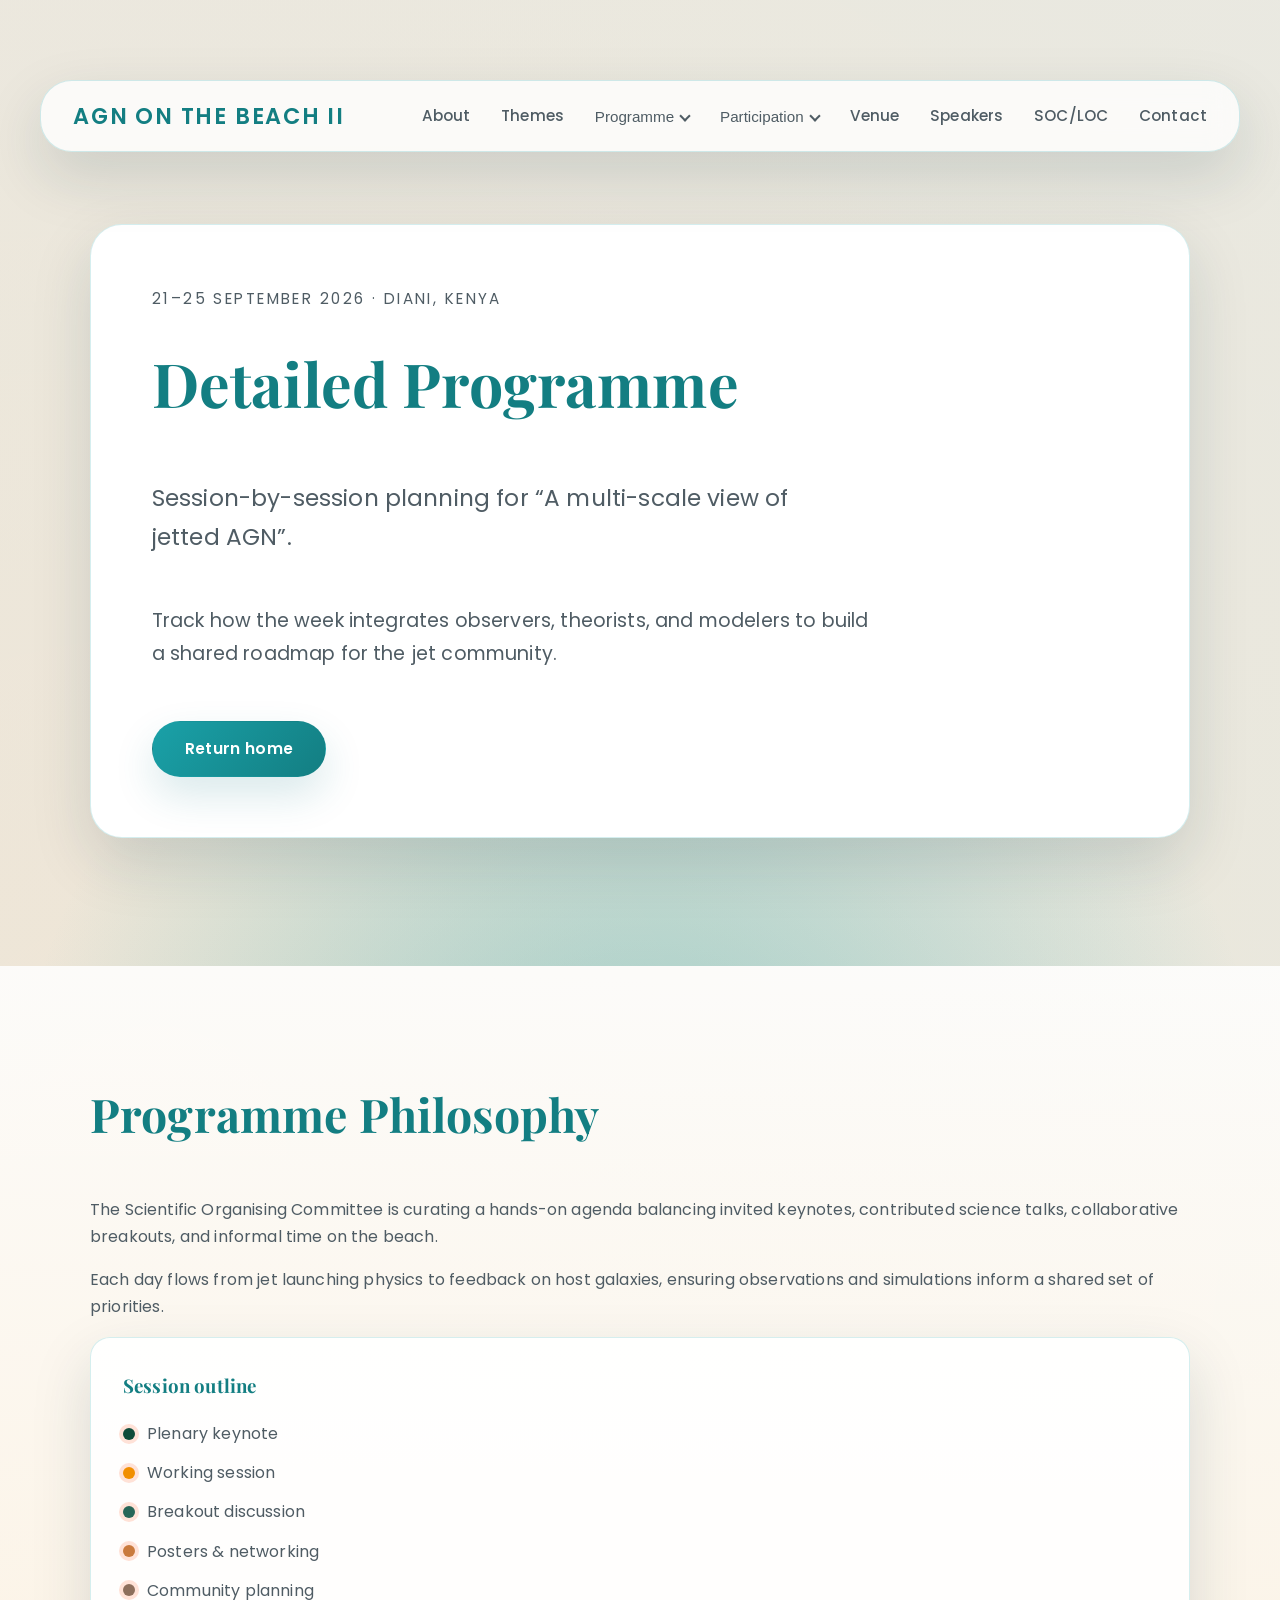
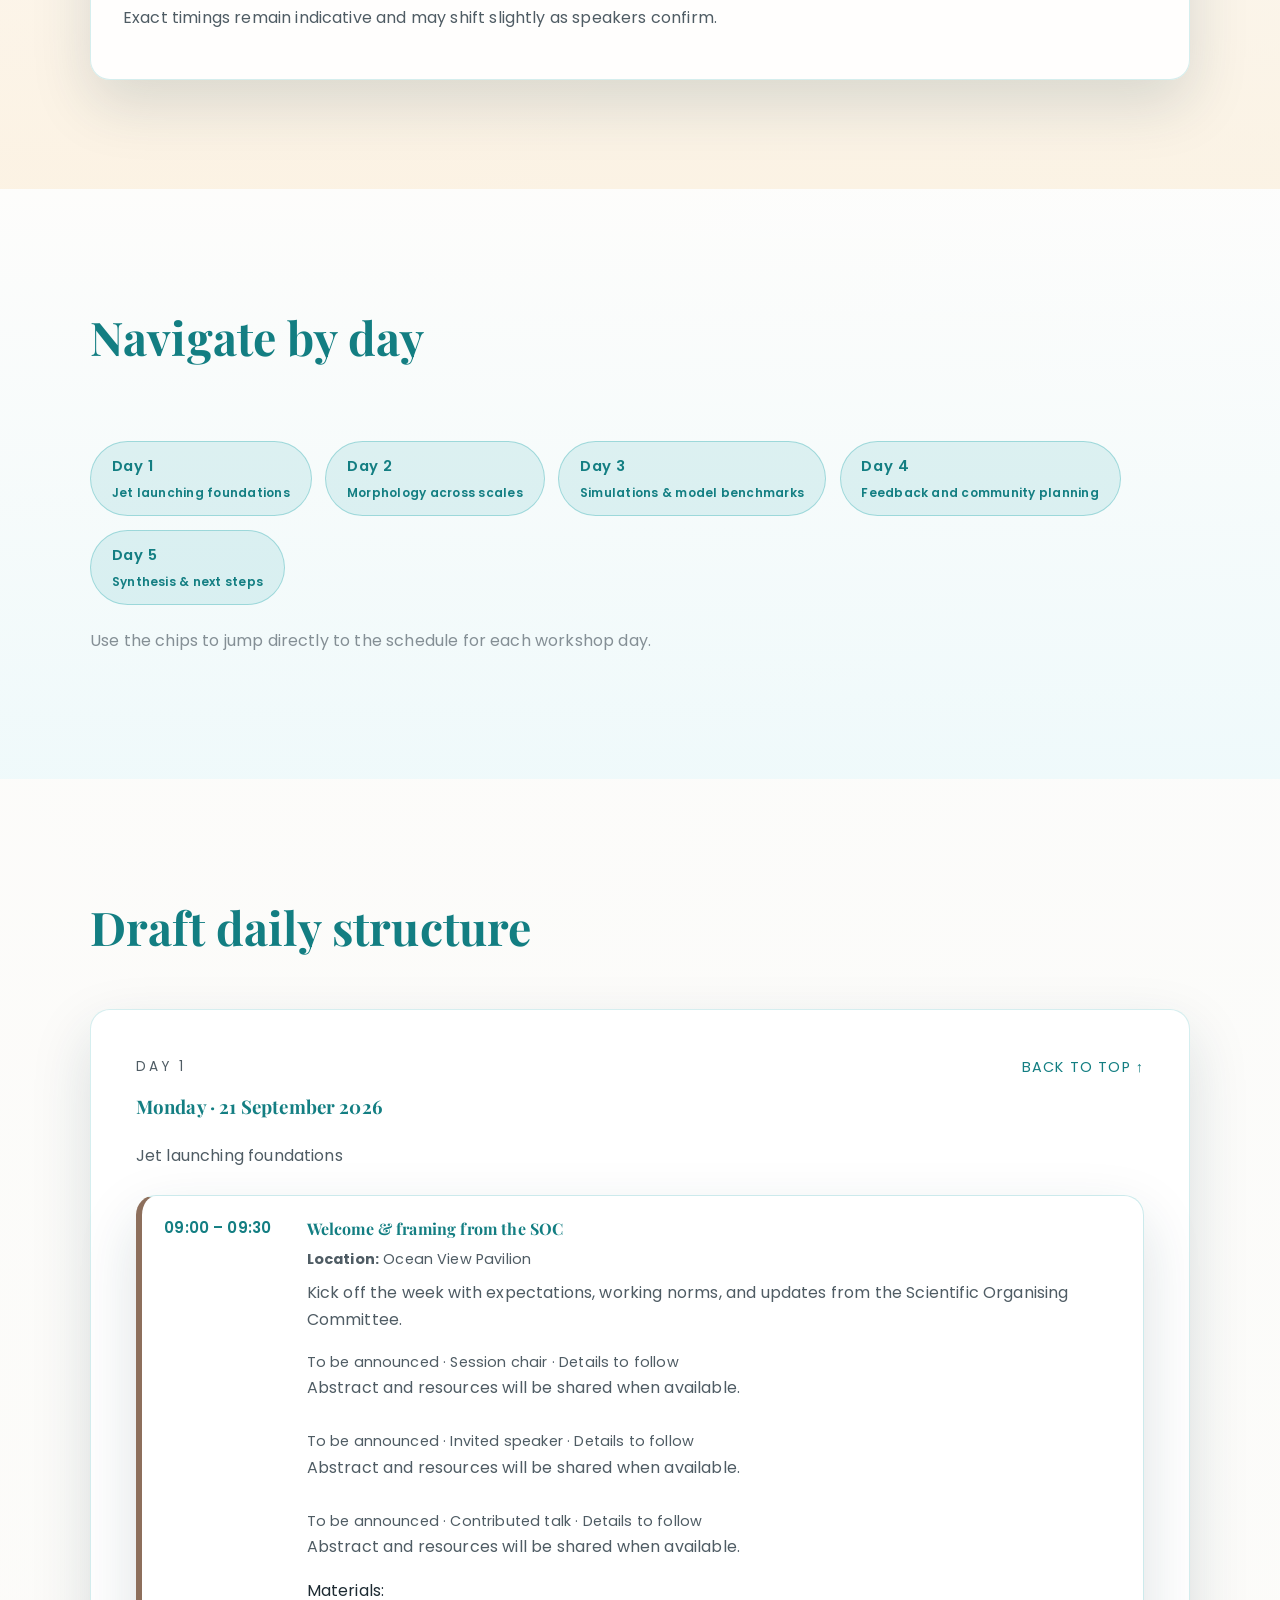
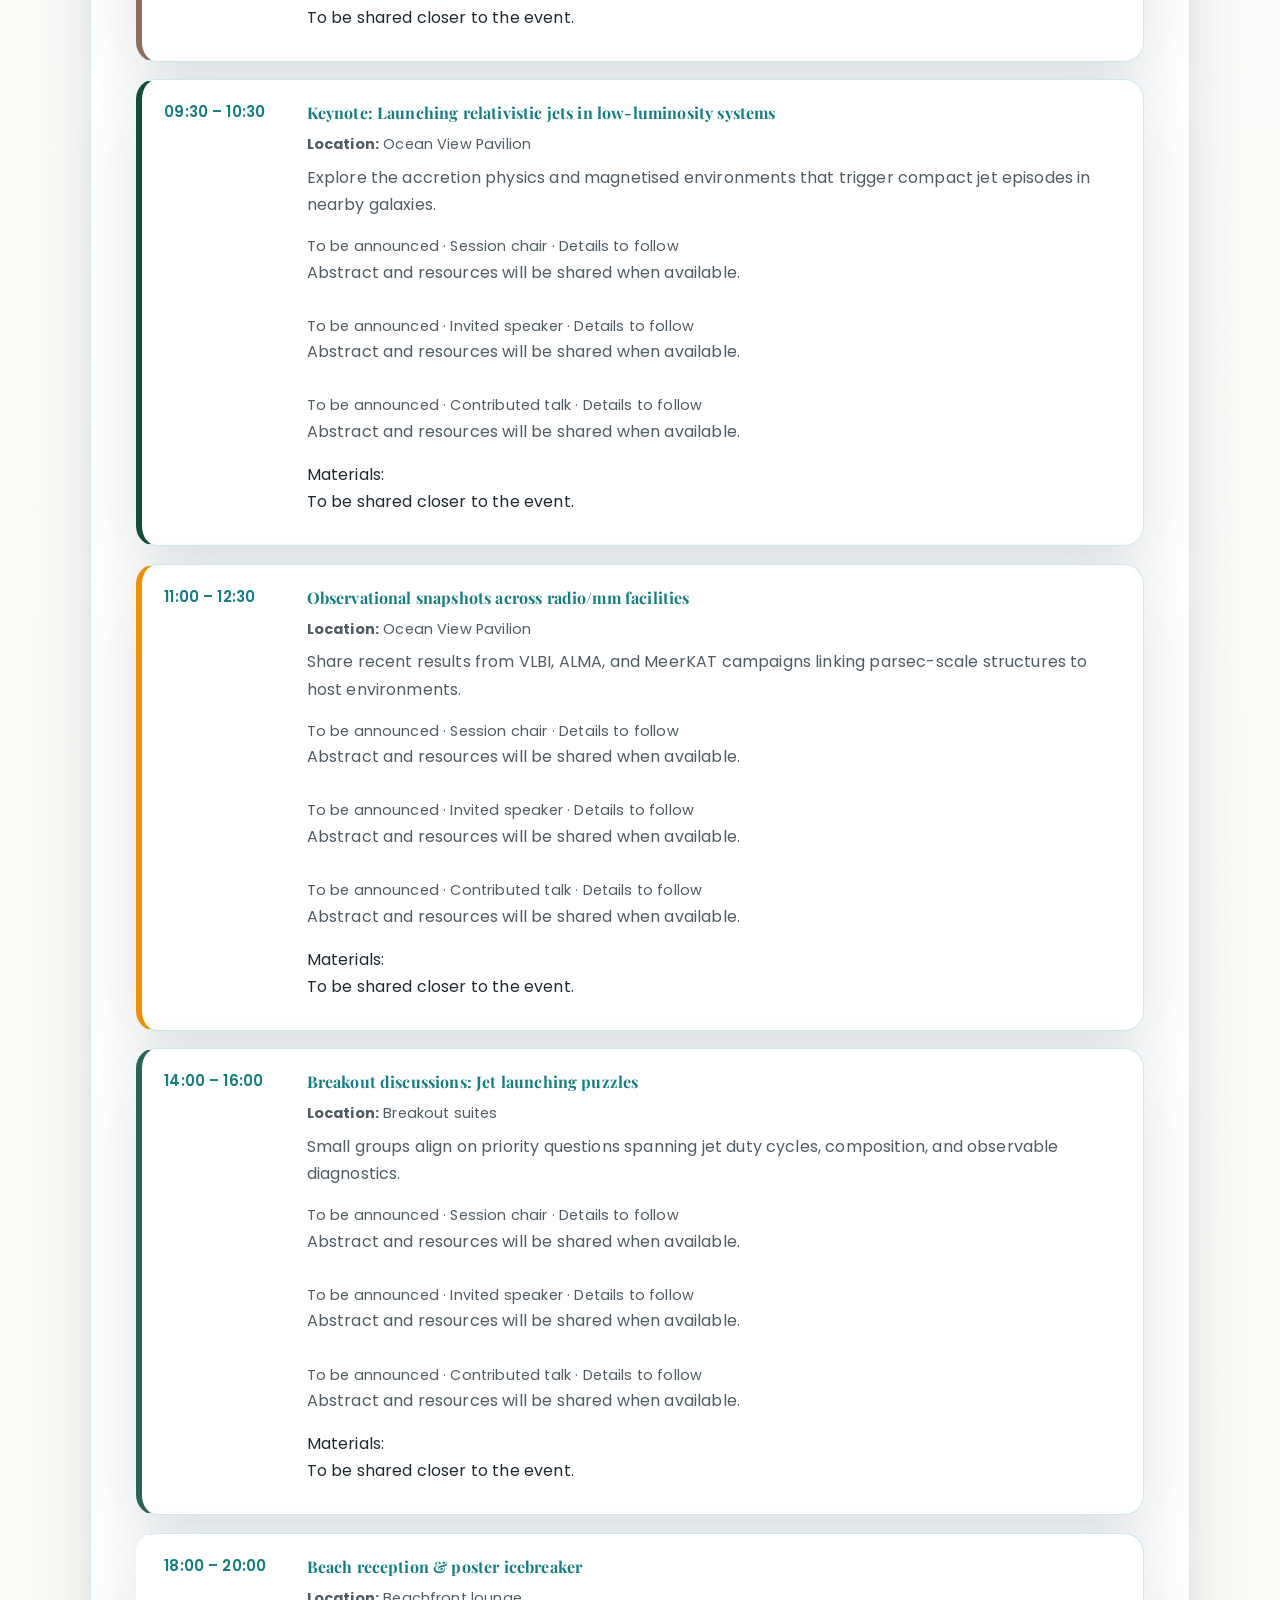
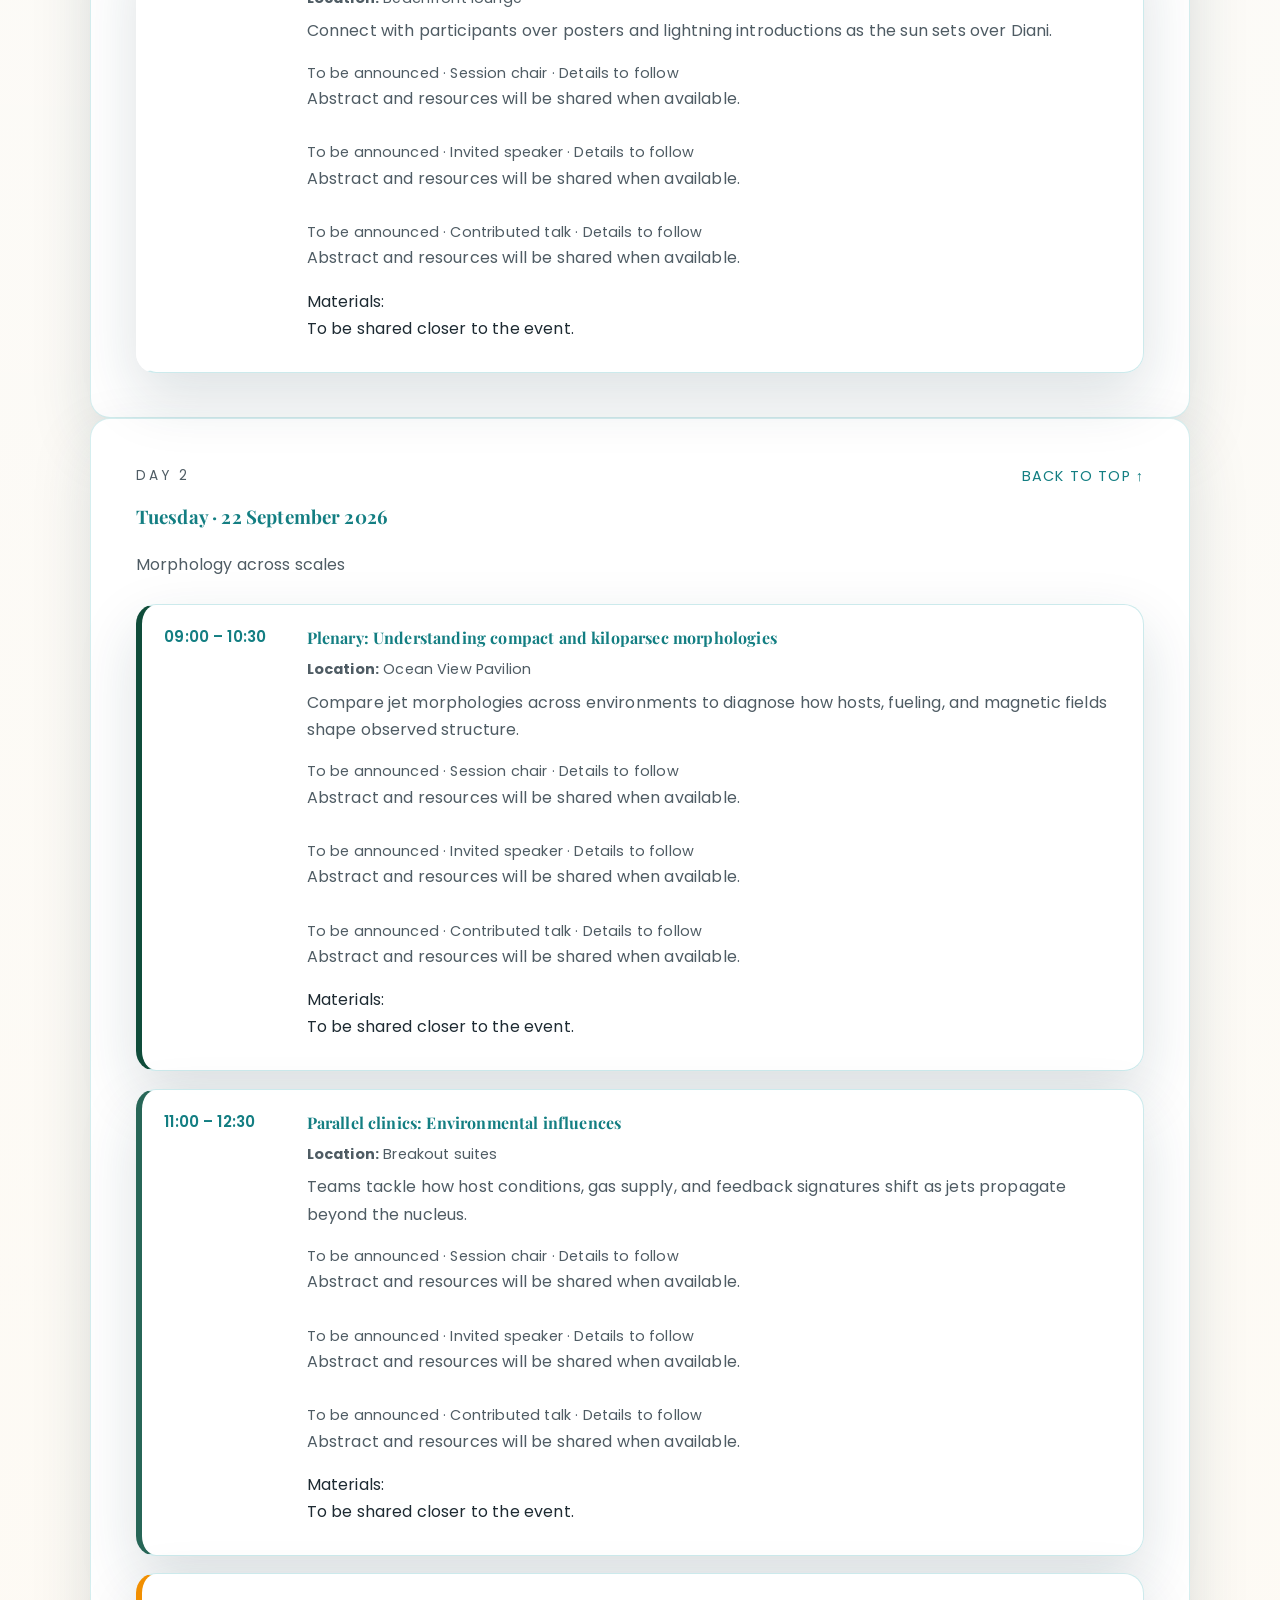
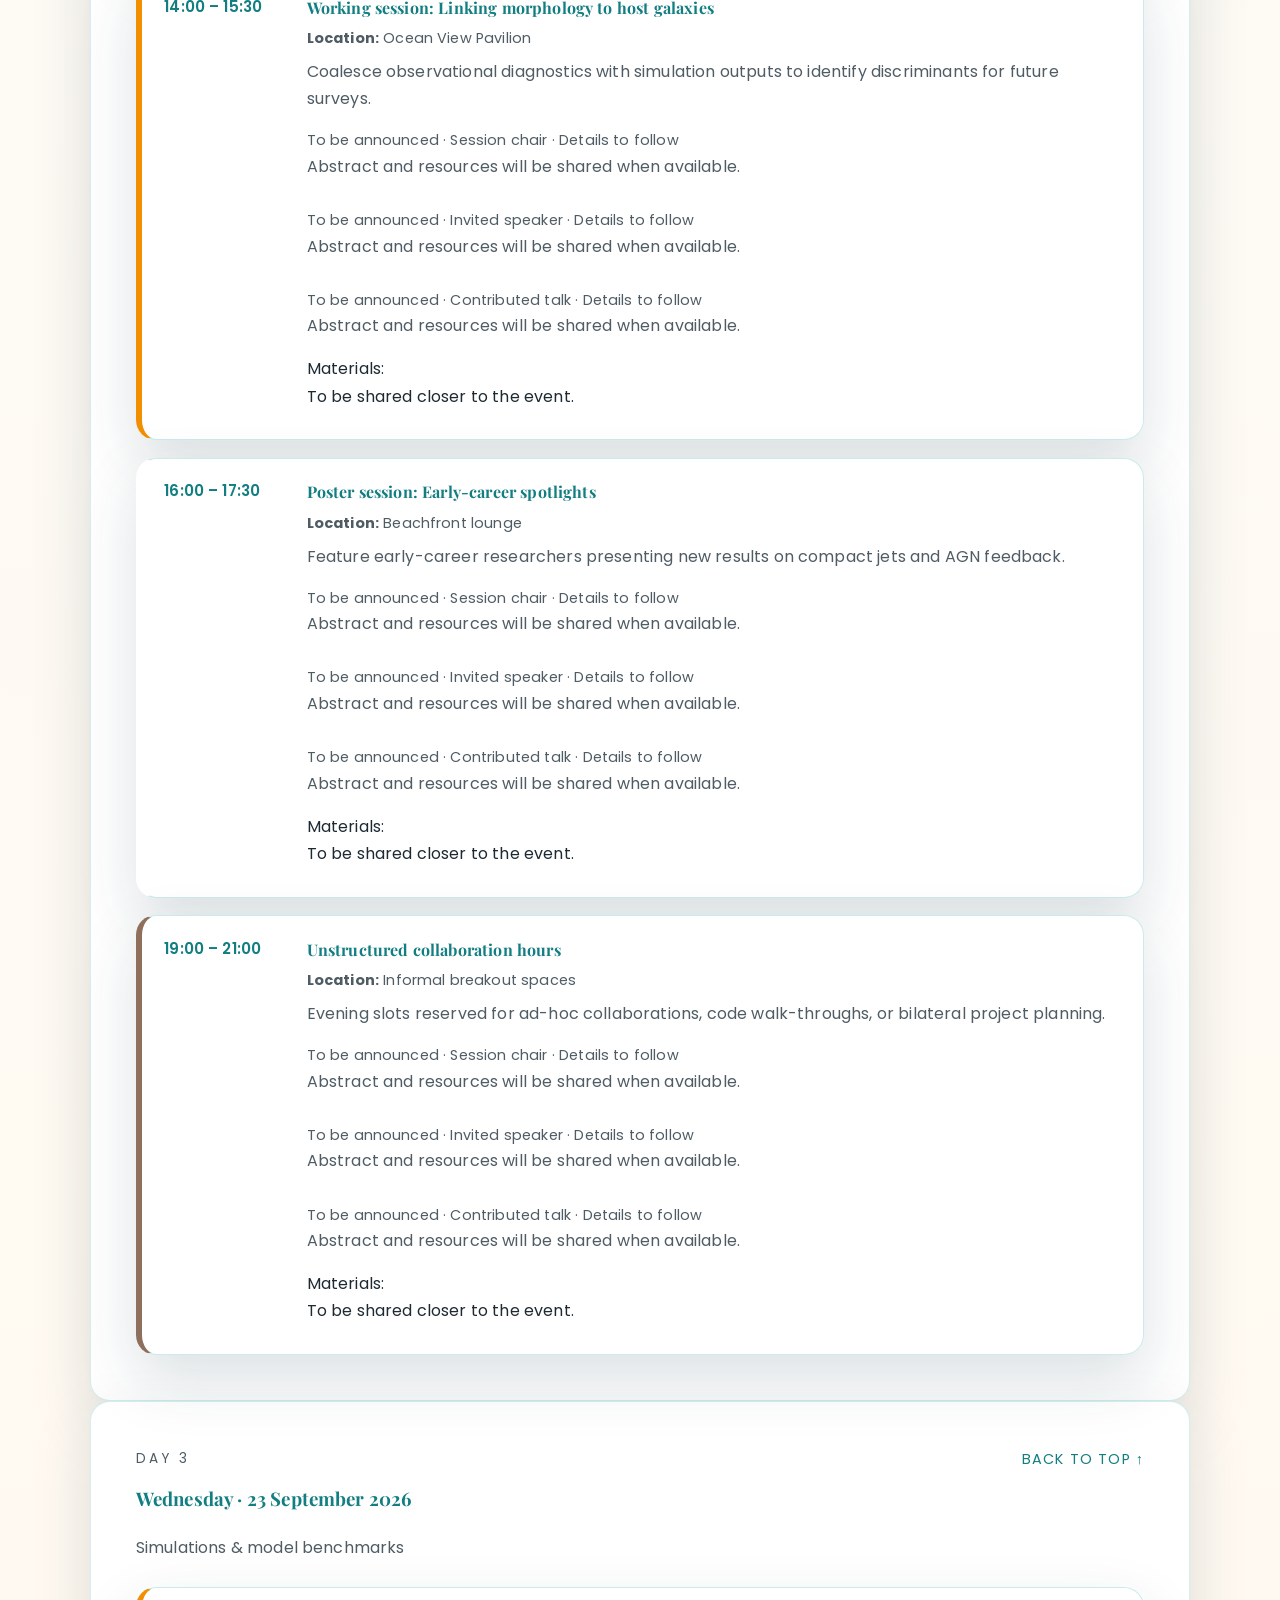
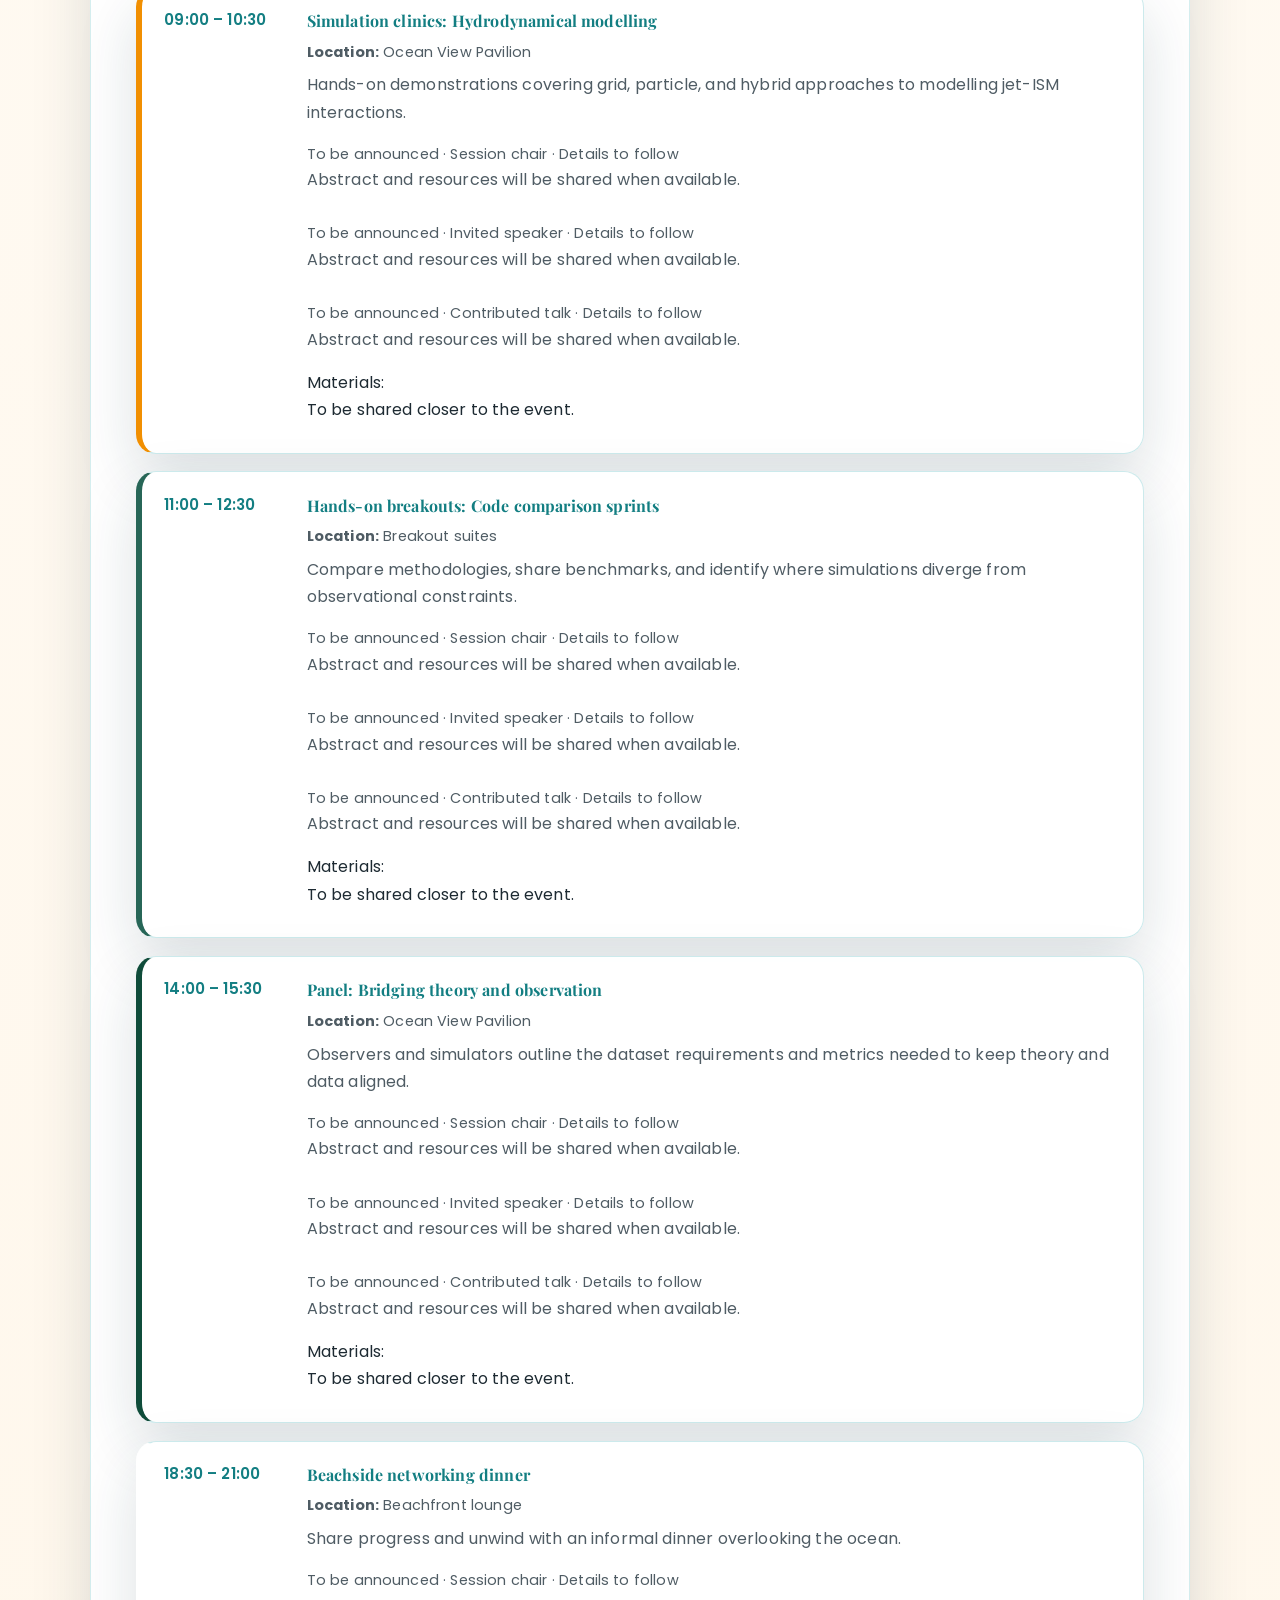
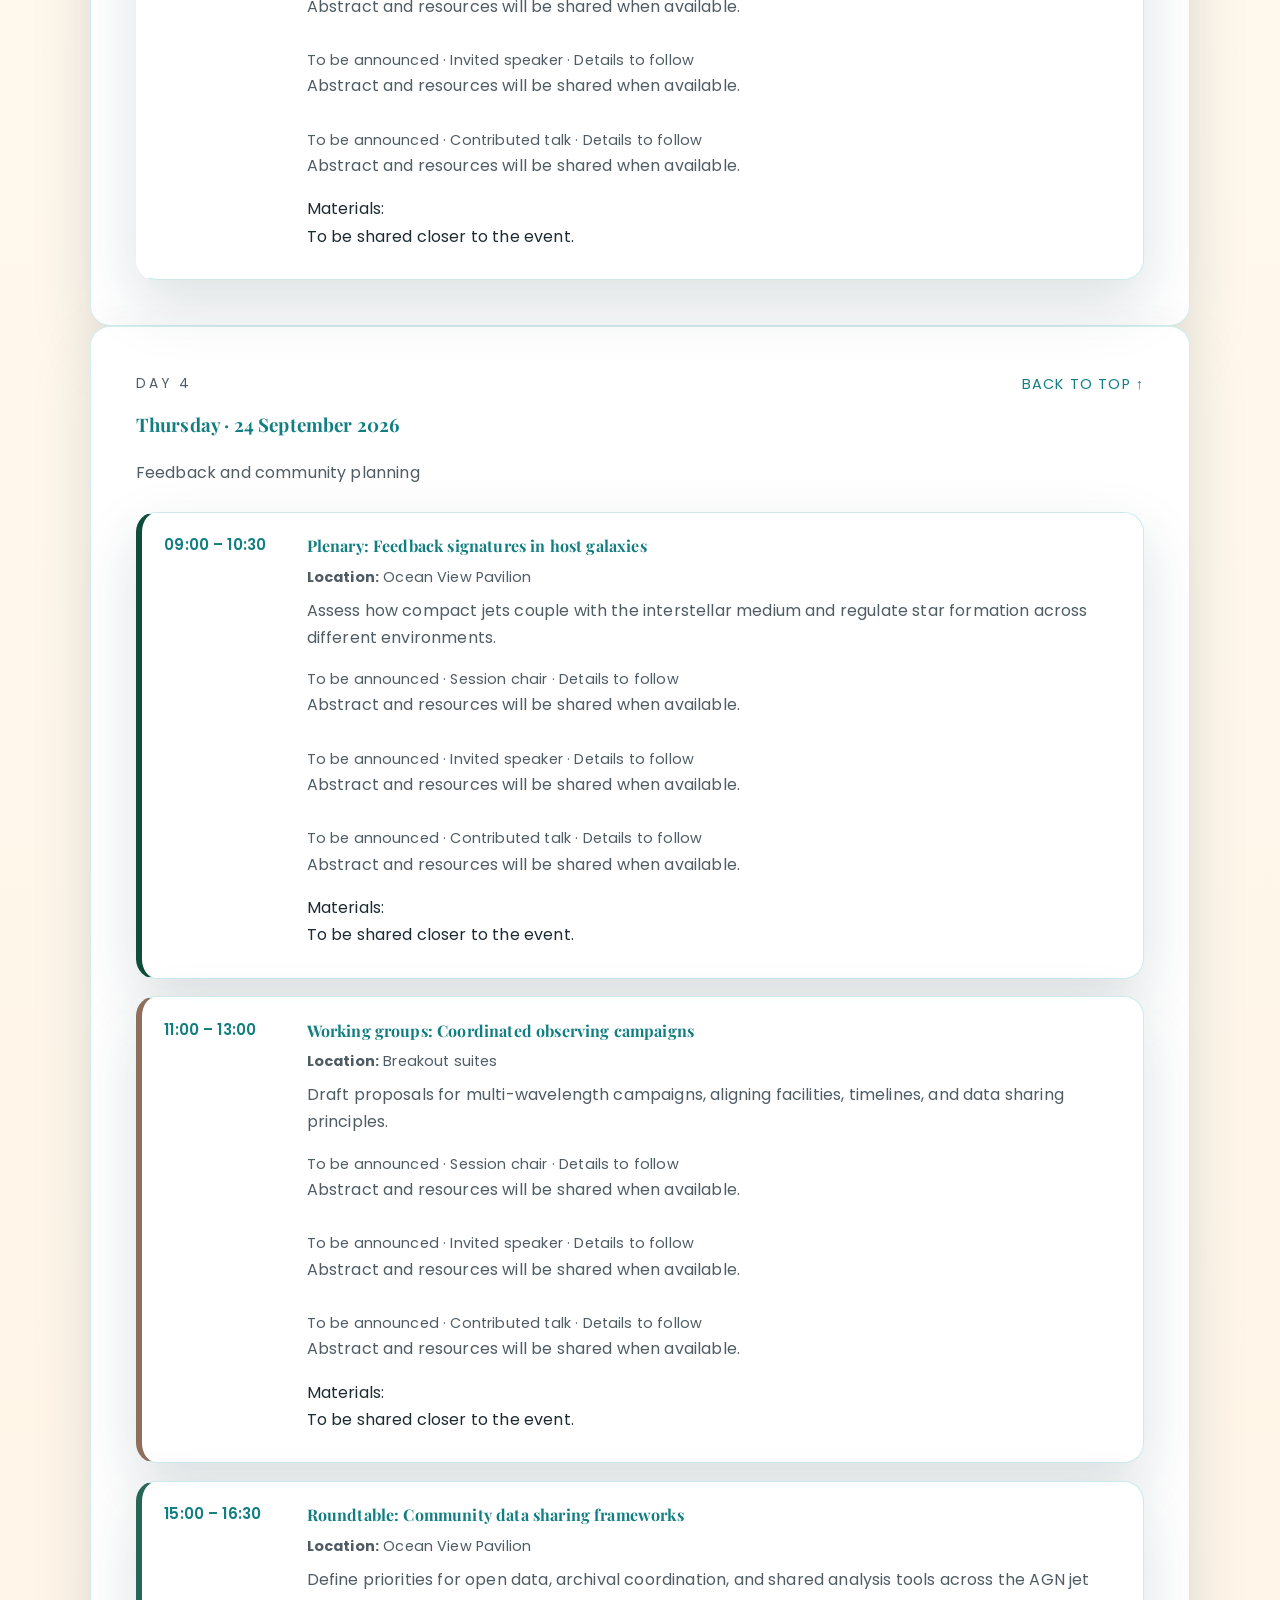
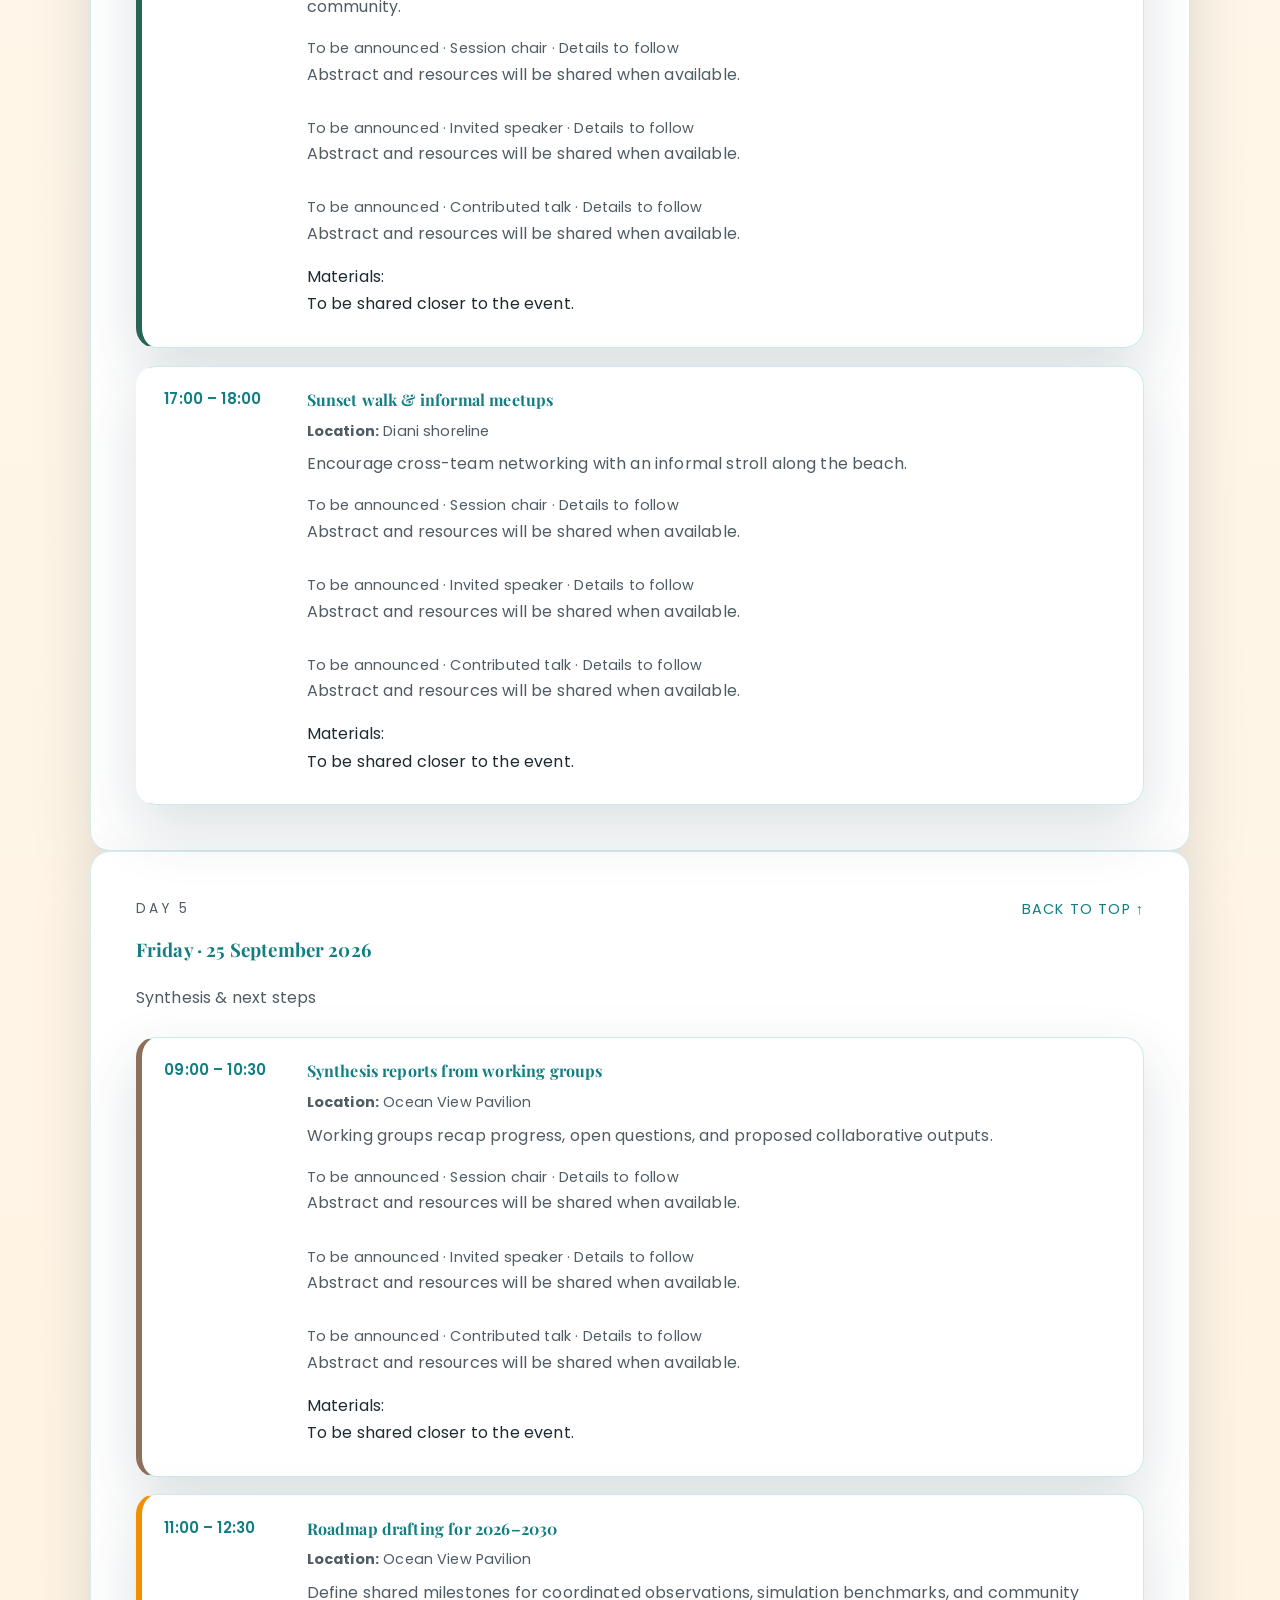
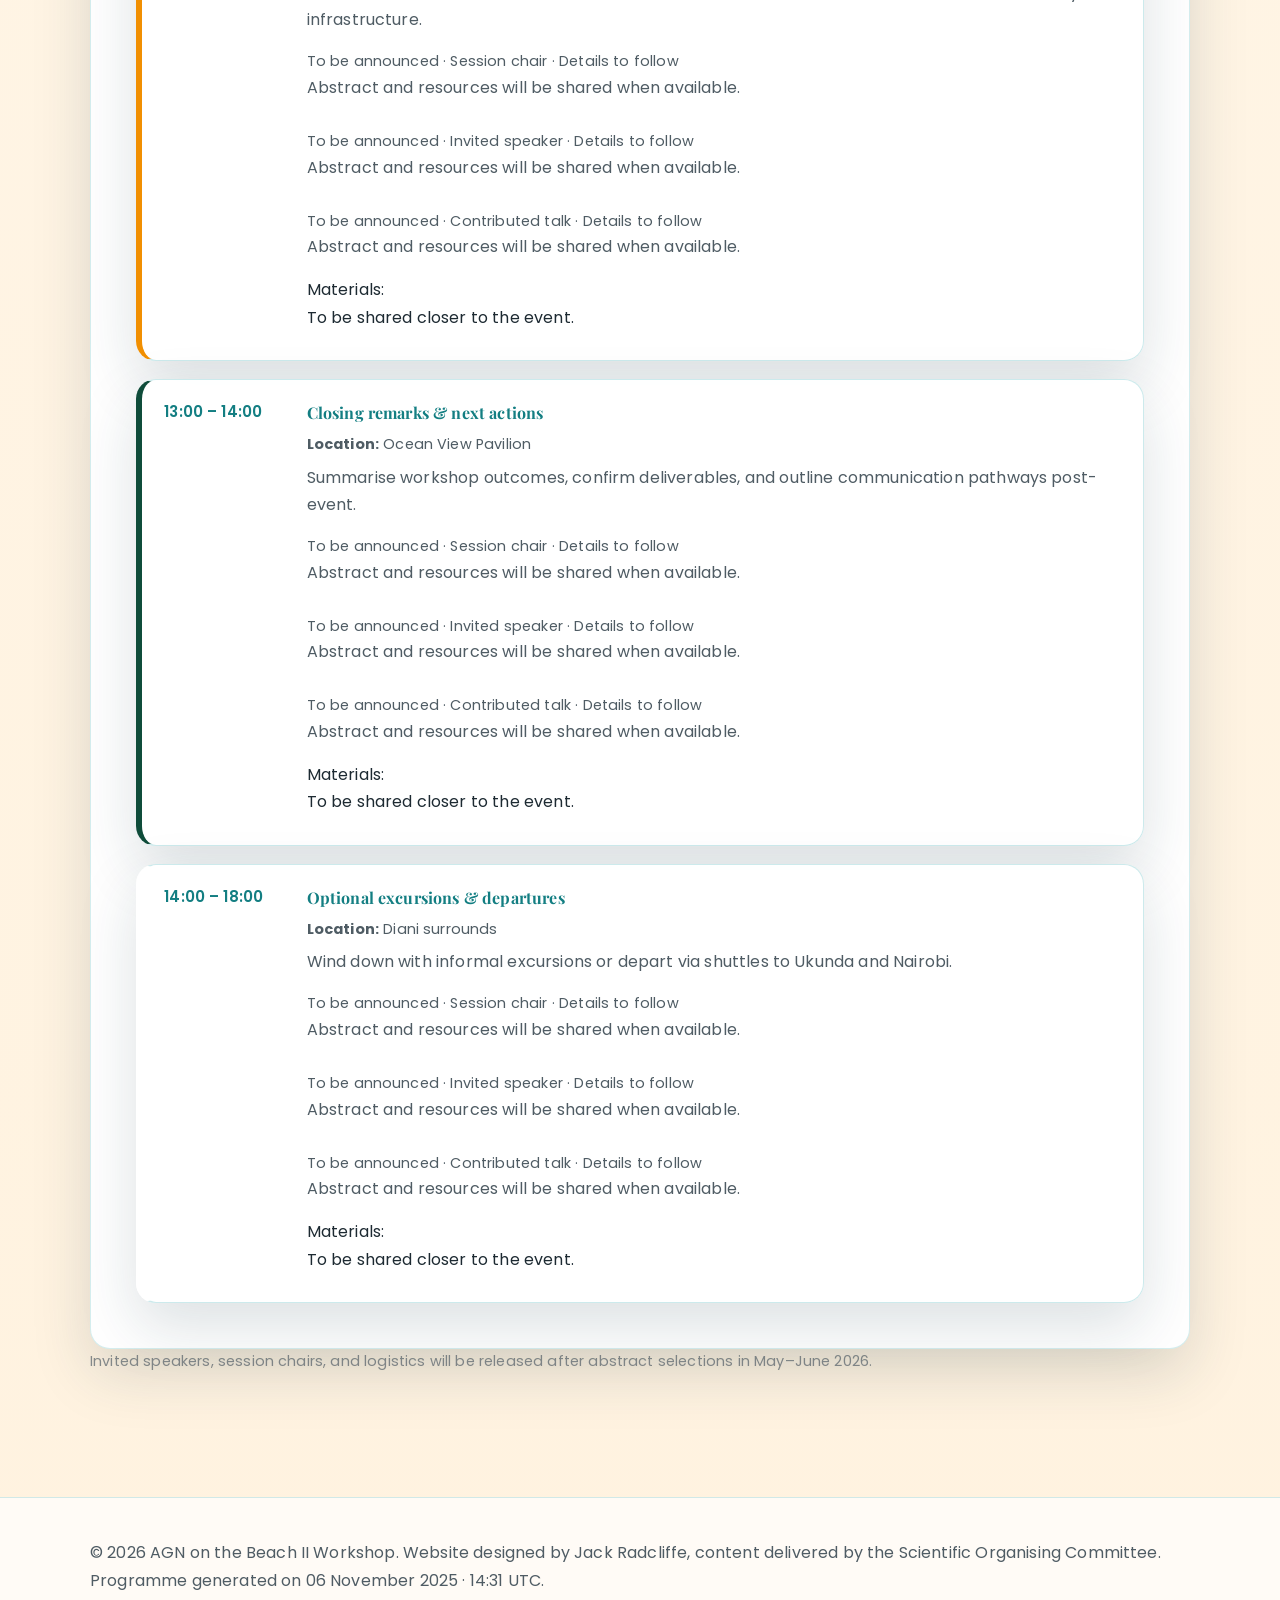
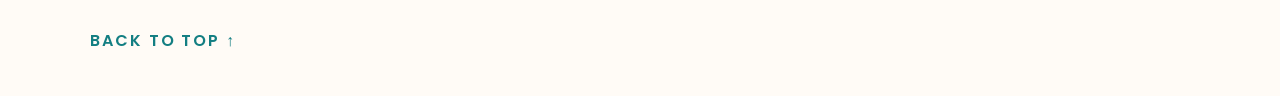
==== programme.html @ d77e9bd7 "added first commit" ====
<!DOCTYPE html>
<html lang="en">
<head>
    <meta charset="UTF-8">
    <meta name="viewport" content="width=device-width, initial-scale=1.0">
    <title>AGN on the Beach II · Programme</title>
    <link rel="preconnect" href="https://fonts.googleapis.com">
    <link rel="preconnect" href="https://fonts.gstatic.com" crossorigin>
    <link href="https://fonts.googleapis.com/css2?family=Playfair+Display:wght@400;500;600;700&family=Poppins:wght@300;400;500;600;700&display=swap" rel="stylesheet">
    <link rel="stylesheet" href="assets/css/styles.css">
</head>
<body class="programme-page ">
    <header class="hero" id="top">
        <nav class="nav">
            <a class="logo" href="index.html">AGN on the Beach II</a>
            <button class="nav__toggle" aria-label="Toggle navigation">
                <span></span>
                <span></span>
                <span></span>
            </button>
            <ul class="nav__links">
                <li class="nav__item"><a class="nav__link" href="index.html#about">About</a></li>
                <li class="nav__item"><a class="nav__link" href="index.html#themes">Themes</a></li>
                <li class="nav__item nav__item--dropdown">
                    <button class="nav__link nav__link--dropdown" type="button" aria-haspopup="true" aria-expanded="false">
                        <span class="nav__link-text">Programme</span>
                        <span class="nav__caret" aria-hidden="true"></span>
                    </button>
                    <ul class="nav__dropdown" aria-label="Programme menu">
                        <li><a class="nav__dropdown-link" href="index.html#programme">Overview</a></li>
                        <li><a class="nav__dropdown-link" href="#schedule">Detailed schedule</a></li>
                    </ul>
                </li>
                <li class="nav__item nav__item--dropdown">
                    <button class="nav__link nav__link--dropdown" type="button" aria-haspopup="true" aria-expanded="false">
                        <span class="nav__link-text">Participation</span>
                        <span class="nav__caret" aria-hidden="true"></span>
                    </button>
                    <ul class="nav__dropdown" aria-label="Participation menu">
                        <li><a class="nav__dropdown-link" href="index.html#dates">Key dates</a></li>
                        <li><a class="nav__dropdown-link" href="participants.html">Registered participants</a></li>
                    </ul>
                </li>
                <li class="nav__item"><a class="nav__link" href="index.html#venue">Venue</a></li>
                <li class="nav__item"><a class="nav__link" href="index.html#speakers">Speakers</a></li>
                <li class="nav__item"><a class="nav__link" href="index.html#soc">SOC/LOC</a></li>
                <li class="nav__item"><a class="nav__link" href="index.html#contact">Contact</a></li>
            </ul>
        </nav>
        <div class="hero__content">
            <div class="hero__panel">
                <p class="eyebrow">21–25 September 2026 · Diani, Kenya</p>
                <h1>Detailed Programme</h1>
                <p class="lead">Session-by-session planning for “A multi-scale view of jetted AGN”.</p>
                <p class="hero__description">Track how the week integrates observers, theorists, and modelers to build a shared roadmap for the jet community.</p>
                <div class="cta-group">
                    <a class="btn btn--primary" href="index.html">Return home</a>
                </div>
            </div>
        </div>
    </header>

    <main>
        <section class="section section--intro" id="overview">
            <div class="section__inner">
                <div class="intro-grid">
                    <article>
                        <h2>Programme Philosophy</h2>
                        <p>The Scientific Organising Committee is curating a hands-on agenda balancing invited keynotes, contributed science talks, collaborative breakouts, and informal time on the beach.</p>
<p>Each day flows from jet launching physics to feedback on host galaxies, ensuring observations and simulations inform a shared set of priorities.</p>
                    </article>
                    <aside class="legend-card">
                        <h3>Session outline</h3>
                        <ul class="legend-list">
                            <li class="legend-item"><span class="legend-dot" style="background: #0f4c3a;"></span>Plenary keynote</li>
<li class="legend-item"><span class="legend-dot" style="background: #f18f01;"></span>Working session</li>
<li class="legend-item"><span class="legend-dot" style="background: #276657;"></span>Breakout discussion</li>
<li class="legend-item"><span class="legend-dot" style="background: #c97a3d;"></span>Posters &amp; networking</li>
<li class="legend-item"><span class="legend-dot" style="background: #8d6f5c;"></span>Community planning</li>
                        </ul>
                        <p class="legend-card__note">Exact timings remain indicative and may shift slightly as speakers confirm.</p>
                    </aside>
                </div>
            </div>
        </section>

        <section class="section section--quicknav">
            <div class="section__inner quicknav-wrapper">
                <h2>Navigate by day</h2>
                <div class="day-chip-group">
                    <a class="day-chip" href="#day-1"><span>Day 1</span><small>Jet launching foundations</small></a>
<a class="day-chip" href="#day-2"><span>Day 2</span><small>Morphology across scales</small></a>
<a class="day-chip" href="#day-3"><span>Day 3</span><small>Simulations &amp; model benchmarks</small></a>
<a class="day-chip" href="#day-4"><span>Day 4</span><small>Feedback and community planning</small></a>
<a class="day-chip" href="#day-5"><span>Day 5</span><small>Synthesis &amp; next steps</small></a>
                </div>
                <p class="quicknav-note">Use the chips to jump directly to the schedule for each workshop day.</p>
            </div>
        </section>

        <section class="section section--schedule" id="schedule">
            <div class="section__inner">
                <h2>Draft daily structure</h2>
                <article class="day-schedule" id="day-1"><header class="day-schedule__header"><div><p class="day-schedule__label">Day 1</p><h3>Monday · 21 September 2026</h3><p class="day-schedule__theme">Jet launching foundations</p></div><a class="day-schedule__back" href="#top">Back to top ↑</a></header><ol class="session-list"><li class="session session--type-Communityplanning"><div class="session__time">09:00 – 09:30</div><div class="session__content"><h4 class="session__title">Welcome &amp; framing from the SOC</h4><div class="session__meta"><span><strong>Location:</strong> Ocean View Pavilion</span></div><p class="session__description">Kick off the week with expectations, working norms, and updates from the Scientific Organising Committee.</p><ul class="session__speakers"><li class="speaker"><div class="speaker__meta"><span class="speaker__name">To be announced</span> · <span class="speaker__role">Session chair</span> · <span class="speaker__affiliation">Details to follow</span></div><p class="speaker__placeholder">Abstract and resources will be shared when available.</p></li><li class="speaker"><div class="speaker__meta"><span class="speaker__name">To be announced</span> · <span class="speaker__role">Invited speaker</span> · <span class="speaker__affiliation">Details to follow</span></div><p class="speaker__placeholder">Abstract and resources will be shared when available.</p></li><li class="speaker"><div class="speaker__meta"><span class="speaker__name">To be announced</span> · <span class="speaker__role">Contributed talk</span> · <span class="speaker__affiliation">Details to follow</span></div><p class="speaker__placeholder">Abstract and resources will be shared when available.</p></li></ul><div class="session__materials"><span>Materials:</span><div class="material-links"><span>To be shared closer to the event.</span></div></div><div class="parallel-group"></div></div></li>
<li class="session session--type-Plenarykeynote"><div class="session__time">09:30 – 10:30</div><div class="session__content"><h4 class="session__title">Keynote: Launching relativistic jets in low-luminosity systems</h4><div class="session__meta"><span><strong>Location:</strong> Ocean View Pavilion</span></div><p class="session__description">Explore the accretion physics and magnetised environments that trigger compact jet episodes in nearby galaxies.</p><ul class="session__speakers"><li class="speaker"><div class="speaker__meta"><span class="speaker__name">To be announced</span> · <span class="speaker__role">Session chair</span> · <span class="speaker__affiliation">Details to follow</span></div><p class="speaker__placeholder">Abstract and resources will be shared when available.</p></li><li class="speaker"><div class="speaker__meta"><span class="speaker__name">To be announced</span> · <span class="speaker__role">Invited speaker</span> · <span class="speaker__affiliation">Details to follow</span></div><p class="speaker__placeholder">Abstract and resources will be shared when available.</p></li><li class="speaker"><div class="speaker__meta"><span class="speaker__name">To be announced</span> · <span class="speaker__role">Contributed talk</span> · <span class="speaker__affiliation">Details to follow</span></div><p class="speaker__placeholder">Abstract and resources will be shared when available.</p></li></ul><div class="session__materials"><span>Materials:</span><div class="material-links"><span>To be shared closer to the event.</span></div></div><div class="parallel-group"></div></div></li>
<li class="session session--type-Workingsession"><div class="session__time">11:00 – 12:30</div><div class="session__content"><h4 class="session__title">Observational snapshots across radio/mm facilities</h4><div class="session__meta"><span><strong>Location:</strong> Ocean View Pavilion</span></div><p class="session__description">Share recent results from VLBI, ALMA, and MeerKAT campaigns linking parsec-scale structures to host environments.</p><ul class="session__speakers"><li class="speaker"><div class="speaker__meta"><span class="speaker__name">To be announced</span> · <span class="speaker__role">Session chair</span> · <span class="speaker__affiliation">Details to follow</span></div><p class="speaker__placeholder">Abstract and resources will be shared when available.</p></li><li class="speaker"><div class="speaker__meta"><span class="speaker__name">To be announced</span> · <span class="speaker__role">Invited speaker</span> · <span class="speaker__affiliation">Details to follow</span></div><p class="speaker__placeholder">Abstract and resources will be shared when available.</p></li><li class="speaker"><div class="speaker__meta"><span class="speaker__name">To be announced</span> · <span class="speaker__role">Contributed talk</span> · <span class="speaker__affiliation">Details to follow</span></div><p class="speaker__placeholder">Abstract and resources will be shared when available.</p></li></ul><div class="session__materials"><span>Materials:</span><div class="material-links"><span>To be shared closer to the event.</span></div></div><div class="parallel-group"></div></div></li>
<li class="session session--type-Breakoutdiscussion"><div class="session__time">14:00 – 16:00</div><div class="session__content"><h4 class="session__title">Breakout discussions: Jet launching puzzles</h4><div class="session__meta"><span><strong>Location:</strong> Breakout suites</span></div><p class="session__description">Small groups align on priority questions spanning jet duty cycles, composition, and observable diagnostics.</p><ul class="session__speakers"><li class="speaker"><div class="speaker__meta"><span class="speaker__name">To be announced</span> · <span class="speaker__role">Session chair</span> · <span class="speaker__affiliation">Details to follow</span></div><p class="speaker__placeholder">Abstract and resources will be shared when available.</p></li><li class="speaker"><div class="speaker__meta"><span class="speaker__name">To be announced</span> · <span class="speaker__role">Invited speaker</span> · <span class="speaker__affiliation">Details to follow</span></div><p class="speaker__placeholder">Abstract and resources will be shared when available.</p></li><li class="speaker"><div class="speaker__meta"><span class="speaker__name">To be announced</span> · <span class="speaker__role">Contributed talk</span> · <span class="speaker__affiliation">Details to follow</span></div><p class="speaker__placeholder">Abstract and resources will be shared when available.</p></li></ul><div class="session__materials"><span>Materials:</span><div class="material-links"><span>To be shared closer to the event.</span></div></div><div class="parallel-group"></div></div></li>
<li class="session session--type-Posters&amp;networking"><div class="session__time">18:00 – 20:00</div><div class="session__content"><h4 class="session__title">Beach reception &amp; poster icebreaker</h4><div class="session__meta"><span><strong>Location:</strong> Beachfront lounge</span></div><p class="session__description">Connect with participants over posters and lightning introductions as the sun sets over Diani.</p><ul class="session__speakers"><li class="speaker"><div class="speaker__meta"><span class="speaker__name">To be announced</span> · <span class="speaker__role">Session chair</span> · <span class="speaker__affiliation">Details to follow</span></div><p class="speaker__placeholder">Abstract and resources will be shared when available.</p></li><li class="speaker"><div class="speaker__meta"><span class="speaker__name">To be announced</span> · <span class="speaker__role">Invited speaker</span> · <span class="speaker__affiliation">Details to follow</span></div><p class="speaker__placeholder">Abstract and resources will be shared when available.</p></li><li class="speaker"><div class="speaker__meta"><span class="speaker__name">To be announced</span> · <span class="speaker__role">Contributed talk</span> · <span class="speaker__affiliation">Details to follow</span></div><p class="speaker__placeholder">Abstract and resources will be shared when available.</p></li></ul><div class="session__materials"><span>Materials:</span><div class="material-links"><span>To be shared closer to the event.</span></div></div><div class="parallel-group"></div></div></li></ol></article>
<article class="day-schedule" id="day-2"><header class="day-schedule__header"><div><p class="day-schedule__label">Day 2</p><h3>Tuesday · 22 September 2026</h3><p class="day-schedule__theme">Morphology across scales</p></div><a class="day-schedule__back" href="#top">Back to top ↑</a></header><ol class="session-list"><li class="session session--type-Plenarykeynote"><div class="session__time">09:00 – 10:30</div><div class="session__content"><h4 class="session__title">Plenary: Understanding compact and kiloparsec morphologies</h4><div class="session__meta"><span><strong>Location:</strong> Ocean View Pavilion</span></div><p class="session__description">Compare jet morphologies across environments to diagnose how hosts, fueling, and magnetic fields shape observed structure.</p><ul class="session__speakers"><li class="speaker"><div class="speaker__meta"><span class="speaker__name">To be announced</span> · <span class="speaker__role">Session chair</span> · <span class="speaker__affiliation">Details to follow</span></div><p class="speaker__placeholder">Abstract and resources will be shared when available.</p></li><li class="speaker"><div class="speaker__meta"><span class="speaker__name">To be announced</span> · <span class="speaker__role">Invited speaker</span> · <span class="speaker__affiliation">Details to follow</span></div><p class="speaker__placeholder">Abstract and resources will be shared when available.</p></li><li class="speaker"><div class="speaker__meta"><span class="speaker__name">To be announced</span> · <span class="speaker__role">Contributed talk</span> · <span class="speaker__affiliation">Details to follow</span></div><p class="speaker__placeholder">Abstract and resources will be shared when available.</p></li></ul><div class="session__materials"><span>Materials:</span><div class="material-links"><span>To be shared closer to the event.</span></div></div><div class="parallel-group"></div></div></li>
<li class="session session--type-Breakoutdiscussion"><div class="session__time">11:00 – 12:30</div><div class="session__content"><h4 class="session__title">Parallel clinics: Environmental influences</h4><div class="session__meta"><span><strong>Location:</strong> Breakout suites</span></div><p class="session__description">Teams tackle how host conditions, gas supply, and feedback signatures shift as jets propagate beyond the nucleus.</p><ul class="session__speakers"><li class="speaker"><div class="speaker__meta"><span class="speaker__name">To be announced</span> · <span class="speaker__role">Session chair</span> · <span class="speaker__affiliation">Details to follow</span></div><p class="speaker__placeholder">Abstract and resources will be shared when available.</p></li><li class="speaker"><div class="speaker__meta"><span class="speaker__name">To be announced</span> · <span class="speaker__role">Invited speaker</span> · <span class="speaker__affiliation">Details to follow</span></div><p class="speaker__placeholder">Abstract and resources will be shared when available.</p></li><li class="speaker"><div class="speaker__meta"><span class="speaker__name">To be announced</span> · <span class="speaker__role">Contributed talk</span> · <span class="speaker__affiliation">Details to follow</span></div><p class="speaker__placeholder">Abstract and resources will be shared when available.</p></li></ul><div class="session__materials"><span>Materials:</span><div class="material-links"><span>To be shared closer to the event.</span></div></div><div class="parallel-group"></div></div></li>
<li class="session session--type-Workingsession"><div class="session__time">14:00 – 15:30</div><div class="session__content"><h4 class="session__title">Working session: Linking morphology to host galaxies</h4><div class="session__meta"><span><strong>Location:</strong> Ocean View Pavilion</span></div><p class="session__description">Coalesce observational diagnostics with simulation outputs to identify discriminants for future surveys.</p><ul class="session__speakers"><li class="speaker"><div class="speaker__meta"><span class="speaker__name">To be announced</span> · <span class="speaker__role">Session chair</span> · <span class="speaker__affiliation">Details to follow</span></div><p class="speaker__placeholder">Abstract and resources will be shared when available.</p></li><li class="speaker"><div class="speaker__meta"><span class="speaker__name">To be announced</span> · <span class="speaker__role">Invited speaker</span> · <span class="speaker__affiliation">Details to follow</span></div><p class="speaker__placeholder">Abstract and resources will be shared when available.</p></li><li class="speaker"><div class="speaker__meta"><span class="speaker__name">To be announced</span> · <span class="speaker__role">Contributed talk</span> · <span class="speaker__affiliation">Details to follow</span></div><p class="speaker__placeholder">Abstract and resources will be shared when available.</p></li></ul><div class="session__materials"><span>Materials:</span><div class="material-links"><span>To be shared closer to the event.</span></div></div><div class="parallel-group"></div></div></li>
<li class="session session--type-Posters&amp;networking"><div class="session__time">16:00 – 17:30</div><div class="session__content"><h4 class="session__title">Poster session: Early-career spotlights</h4><div class="session__meta"><span><strong>Location:</strong> Beachfront lounge</span></div><p class="session__description">Feature early-career researchers presenting new results on compact jets and AGN feedback.</p><ul class="session__speakers"><li class="speaker"><div class="speaker__meta"><span class="speaker__name">To be announced</span> · <span class="speaker__role">Session chair</span> · <span class="speaker__affiliation">Details to follow</span></div><p class="speaker__placeholder">Abstract and resources will be shared when available.</p></li><li class="speaker"><div class="speaker__meta"><span class="speaker__name">To be announced</span> · <span class="speaker__role">Invited speaker</span> · <span class="speaker__affiliation">Details to follow</span></div><p class="speaker__placeholder">Abstract and resources will be shared when available.</p></li><li class="speaker"><div class="speaker__meta"><span class="speaker__name">To be announced</span> · <span class="speaker__role">Contributed talk</span> · <span class="speaker__affiliation">Details to follow</span></div><p class="speaker__placeholder">Abstract and resources will be shared when available.</p></li></ul><div class="session__materials"><span>Materials:</span><div class="material-links"><span>To be shared closer to the event.</span></div></div><div class="parallel-group"></div></div></li>
<li class="session session--type-Communityplanning"><div class="session__time">19:00 – 21:00</div><div class="session__content"><h4 class="session__title">Unstructured collaboration hours</h4><div class="session__meta"><span><strong>Location:</strong> Informal breakout spaces</span></div><p class="session__description">Evening slots reserved for ad-hoc collaborations, code walk-throughs, or bilateral project planning.</p><ul class="session__speakers"><li class="speaker"><div class="speaker__meta"><span class="speaker__name">To be announced</span> · <span class="speaker__role">Session chair</span> · <span class="speaker__affiliation">Details to follow</span></div><p class="speaker__placeholder">Abstract and resources will be shared when available.</p></li><li class="speaker"><div class="speaker__meta"><span class="speaker__name">To be announced</span> · <span class="speaker__role">Invited speaker</span> · <span class="speaker__affiliation">Details to follow</span></div><p class="speaker__placeholder">Abstract and resources will be shared when available.</p></li><li class="speaker"><div class="speaker__meta"><span class="speaker__name">To be announced</span> · <span class="speaker__role">Contributed talk</span> · <span class="speaker__affiliation">Details to follow</span></div><p class="speaker__placeholder">Abstract and resources will be shared when available.</p></li></ul><div class="session__materials"><span>Materials:</span><div class="material-links"><span>To be shared closer to the event.</span></div></div><div class="parallel-group"></div></div></li></ol></article>
<article class="day-schedule" id="day-3"><header class="day-schedule__header"><div><p class="day-schedule__label">Day 3</p><h3>Wednesday · 23 September 2026</h3><p class="day-schedule__theme">Simulations &amp; model benchmarks</p></div><a class="day-schedule__back" href="#top">Back to top ↑</a></header><ol class="session-list"><li class="session session--type-Workingsession"><div class="session__time">09:00 – 10:30</div><div class="session__content"><h4 class="session__title">Simulation clinics: Hydrodynamical modelling</h4><div class="session__meta"><span><strong>Location:</strong> Ocean View Pavilion</span></div><p class="session__description">Hands-on demonstrations covering grid, particle, and hybrid approaches to modelling jet-ISM interactions.</p><ul class="session__speakers"><li class="speaker"><div class="speaker__meta"><span class="speaker__name">To be announced</span> · <span class="speaker__role">Session chair</span> · <span class="speaker__affiliation">Details to follow</span></div><p class="speaker__placeholder">Abstract and resources will be shared when available.</p></li><li class="speaker"><div class="speaker__meta"><span class="speaker__name">To be announced</span> · <span class="speaker__role">Invited speaker</span> · <span class="speaker__affiliation">Details to follow</span></div><p class="speaker__placeholder">Abstract and resources will be shared when available.</p></li><li class="speaker"><div class="speaker__meta"><span class="speaker__name">To be announced</span> · <span class="speaker__role">Contributed talk</span> · <span class="speaker__affiliation">Details to follow</span></div><p class="speaker__placeholder">Abstract and resources will be shared when available.</p></li></ul><div class="session__materials"><span>Materials:</span><div class="material-links"><span>To be shared closer to the event.</span></div></div><div class="parallel-group"></div></div></li>
<li class="session session--type-Breakoutdiscussion"><div class="session__time">11:00 – 12:30</div><div class="session__content"><h4 class="session__title">Hands-on breakouts: Code comparison sprints</h4><div class="session__meta"><span><strong>Location:</strong> Breakout suites</span></div><p class="session__description">Compare methodologies, share benchmarks, and identify where simulations diverge from observational constraints.</p><ul class="session__speakers"><li class="speaker"><div class="speaker__meta"><span class="speaker__name">To be announced</span> · <span class="speaker__role">Session chair</span> · <span class="speaker__affiliation">Details to follow</span></div><p class="speaker__placeholder">Abstract and resources will be shared when available.</p></li><li class="speaker"><div class="speaker__meta"><span class="speaker__name">To be announced</span> · <span class="speaker__role">Invited speaker</span> · <span class="speaker__affiliation">Details to follow</span></div><p class="speaker__placeholder">Abstract and resources will be shared when available.</p></li><li class="speaker"><div class="speaker__meta"><span class="speaker__name">To be announced</span> · <span class="speaker__role">Contributed talk</span> · <span class="speaker__affiliation">Details to follow</span></div><p class="speaker__placeholder">Abstract and resources will be shared when available.</p></li></ul><div class="session__materials"><span>Materials:</span><div class="material-links"><span>To be shared closer to the event.</span></div></div><div class="parallel-group"></div></div></li>
<li class="session session--type-Plenarykeynote"><div class="session__time">14:00 – 15:30</div><div class="session__content"><h4 class="session__title">Panel: Bridging theory and observation</h4><div class="session__meta"><span><strong>Location:</strong> Ocean View Pavilion</span></div><p class="session__description">Observers and simulators outline the dataset requirements and metrics needed to keep theory and data aligned.</p><ul class="session__speakers"><li class="speaker"><div class="speaker__meta"><span class="speaker__name">To be announced</span> · <span class="speaker__role">Session chair</span> · <span class="speaker__affiliation">Details to follow</span></div><p class="speaker__placeholder">Abstract and resources will be shared when available.</p></li><li class="speaker"><div class="speaker__meta"><span class="speaker__name">To be announced</span> · <span class="speaker__role">Invited speaker</span> · <span class="speaker__affiliation">Details to follow</span></div><p class="speaker__placeholder">Abstract and resources will be shared when available.</p></li><li class="speaker"><div class="speaker__meta"><span class="speaker__name">To be announced</span> · <span class="speaker__role">Contributed talk</span> · <span class="speaker__affiliation">Details to follow</span></div><p class="speaker__placeholder">Abstract and resources will be shared when available.</p></li></ul><div class="session__materials"><span>Materials:</span><div class="material-links"><span>To be shared closer to the event.</span></div></div><div class="parallel-group"></div></div></li>
<li class="session session--type-Posters&amp;networking"><div class="session__time">18:30 – 21:00</div><div class="session__content"><h4 class="session__title">Beachside networking dinner</h4><div class="session__meta"><span><strong>Location:</strong> Beachfront lounge</span></div><p class="session__description">Share progress and unwind with an informal dinner overlooking the ocean.</p><ul class="session__speakers"><li class="speaker"><div class="speaker__meta"><span class="speaker__name">To be announced</span> · <span class="speaker__role">Session chair</span> · <span class="speaker__affiliation">Details to follow</span></div><p class="speaker__placeholder">Abstract and resources will be shared when available.</p></li><li class="speaker"><div class="speaker__meta"><span class="speaker__name">To be announced</span> · <span class="speaker__role">Invited speaker</span> · <span class="speaker__affiliation">Details to follow</span></div><p class="speaker__placeholder">Abstract and resources will be shared when available.</p></li><li class="speaker"><div class="speaker__meta"><span class="speaker__name">To be announced</span> · <span class="speaker__role">Contributed talk</span> · <span class="speaker__affiliation">Details to follow</span></div><p class="speaker__placeholder">Abstract and resources will be shared when available.</p></li></ul><div class="session__materials"><span>Materials:</span><div class="material-links"><span>To be shared closer to the event.</span></div></div><div class="parallel-group"></div></div></li></ol></article>
<article class="day-schedule" id="day-4"><header class="day-schedule__header"><div><p class="day-schedule__label">Day 4</p><h3>Thursday · 24 September 2026</h3><p class="day-schedule__theme">Feedback and community planning</p></div><a class="day-schedule__back" href="#top">Back to top ↑</a></header><ol class="session-list"><li class="session session--type-Plenarykeynote"><div class="session__time">09:00 – 10:30</div><div class="session__content"><h4 class="session__title">Plenary: Feedback signatures in host galaxies</h4><div class="session__meta"><span><strong>Location:</strong> Ocean View Pavilion</span></div><p class="session__description">Assess how compact jets couple with the interstellar medium and regulate star formation across different environments.</p><ul class="session__speakers"><li class="speaker"><div class="speaker__meta"><span class="speaker__name">To be announced</span> · <span class="speaker__role">Session chair</span> · <span class="speaker__affiliation">Details to follow</span></div><p class="speaker__placeholder">Abstract and resources will be shared when available.</p></li><li class="speaker"><div class="speaker__meta"><span class="speaker__name">To be announced</span> · <span class="speaker__role">Invited speaker</span> · <span class="speaker__affiliation">Details to follow</span></div><p class="speaker__placeholder">Abstract and resources will be shared when available.</p></li><li class="speaker"><div class="speaker__meta"><span class="speaker__name">To be announced</span> · <span class="speaker__role">Contributed talk</span> · <span class="speaker__affiliation">Details to follow</span></div><p class="speaker__placeholder">Abstract and resources will be shared when available.</p></li></ul><div class="session__materials"><span>Materials:</span><div class="material-links"><span>To be shared closer to the event.</span></div></div><div class="parallel-group"></div></div></li>
<li class="session session--type-Communityplanning"><div class="session__time">11:00 – 13:00</div><div class="session__content"><h4 class="session__title">Working groups: Coordinated observing campaigns</h4><div class="session__meta"><span><strong>Location:</strong> Breakout suites</span></div><p class="session__description">Draft proposals for multi-wavelength campaigns, aligning facilities, timelines, and data sharing principles.</p><ul class="session__speakers"><li class="speaker"><div class="speaker__meta"><span class="speaker__name">To be announced</span> · <span class="speaker__role">Session chair</span> · <span class="speaker__affiliation">Details to follow</span></div><p class="speaker__placeholder">Abstract and resources will be shared when available.</p></li><li class="speaker"><div class="speaker__meta"><span class="speaker__name">To be announced</span> · <span class="speaker__role">Invited speaker</span> · <span class="speaker__affiliation">Details to follow</span></div><p class="speaker__placeholder">Abstract and resources will be shared when available.</p></li><li class="speaker"><div class="speaker__meta"><span class="speaker__name">To be announced</span> · <span class="speaker__role">Contributed talk</span> · <span class="speaker__affiliation">Details to follow</span></div><p class="speaker__placeholder">Abstract and resources will be shared when available.</p></li></ul><div class="session__materials"><span>Materials:</span><div class="material-links"><span>To be shared closer to the event.</span></div></div><div class="parallel-group"></div></div></li>
<li class="session session--type-Breakoutdiscussion"><div class="session__time">15:00 – 16:30</div><div class="session__content"><h4 class="session__title">Roundtable: Community data sharing frameworks</h4><div class="session__meta"><span><strong>Location:</strong> Ocean View Pavilion</span></div><p class="session__description">Define priorities for open data, archival coordination, and shared analysis tools across the AGN jet community.</p><ul class="session__speakers"><li class="speaker"><div class="speaker__meta"><span class="speaker__name">To be announced</span> · <span class="speaker__role">Session chair</span> · <span class="speaker__affiliation">Details to follow</span></div><p class="speaker__placeholder">Abstract and resources will be shared when available.</p></li><li class="speaker"><div class="speaker__meta"><span class="speaker__name">To be announced</span> · <span class="speaker__role">Invited speaker</span> · <span class="speaker__affiliation">Details to follow</span></div><p class="speaker__placeholder">Abstract and resources will be shared when available.</p></li><li class="speaker"><div class="speaker__meta"><span class="speaker__name">To be announced</span> · <span class="speaker__role">Contributed talk</span> · <span class="speaker__affiliation">Details to follow</span></div><p class="speaker__placeholder">Abstract and resources will be shared when available.</p></li></ul><div class="session__materials"><span>Materials:</span><div class="material-links"><span>To be shared closer to the event.</span></div></div><div class="parallel-group"></div></div></li>
<li class="session session--type-Posters&amp;networking"><div class="session__time">17:00 – 18:00</div><div class="session__content"><h4 class="session__title">Sunset walk &amp; informal meetups</h4><div class="session__meta"><span><strong>Location:</strong> Diani shoreline</span></div><p class="session__description">Encourage cross-team networking with an informal stroll along the beach.</p><ul class="session__speakers"><li class="speaker"><div class="speaker__meta"><span class="speaker__name">To be announced</span> · <span class="speaker__role">Session chair</span> · <span class="speaker__affiliation">Details to follow</span></div><p class="speaker__placeholder">Abstract and resources will be shared when available.</p></li><li class="speaker"><div class="speaker__meta"><span class="speaker__name">To be announced</span> · <span class="speaker__role">Invited speaker</span> · <span class="speaker__affiliation">Details to follow</span></div><p class="speaker__placeholder">Abstract and resources will be shared when available.</p></li><li class="speaker"><div class="speaker__meta"><span class="speaker__name">To be announced</span> · <span class="speaker__role">Contributed talk</span> · <span class="speaker__affiliation">Details to follow</span></div><p class="speaker__placeholder">Abstract and resources will be shared when available.</p></li></ul><div class="session__materials"><span>Materials:</span><div class="material-links"><span>To be shared closer to the event.</span></div></div><div class="parallel-group"></div></div></li></ol></article>
<article class="day-schedule" id="day-5"><header class="day-schedule__header"><div><p class="day-schedule__label">Day 5</p><h3>Friday · 25 September 2026</h3><p class="day-schedule__theme">Synthesis &amp; next steps</p></div><a class="day-schedule__back" href="#top">Back to top ↑</a></header><ol class="session-list"><li class="session session--type-Communityplanning"><div class="session__time">09:00 – 10:30</div><div class="session__content"><h4 class="session__title">Synthesis reports from working groups</h4><div class="session__meta"><span><strong>Location:</strong> Ocean View Pavilion</span></div><p class="session__description">Working groups recap progress, open questions, and proposed collaborative outputs.</p><ul class="session__speakers"><li class="speaker"><div class="speaker__meta"><span class="speaker__name">To be announced</span> · <span class="speaker__role">Session chair</span> · <span class="speaker__affiliation">Details to follow</span></div><p class="speaker__placeholder">Abstract and resources will be shared when available.</p></li><li class="speaker"><div class="speaker__meta"><span class="speaker__name">To be announced</span> · <span class="speaker__role">Invited speaker</span> · <span class="speaker__affiliation">Details to follow</span></div><p class="speaker__placeholder">Abstract and resources will be shared when available.</p></li><li class="speaker"><div class="speaker__meta"><span class="speaker__name">To be announced</span> · <span class="speaker__role">Contributed talk</span> · <span class="speaker__affiliation">Details to follow</span></div><p class="speaker__placeholder">Abstract and resources will be shared when available.</p></li></ul><div class="session__materials"><span>Materials:</span><div class="material-links"><span>To be shared closer to the event.</span></div></div><div class="parallel-group"></div></div></li>
<li class="session session--type-Workingsession"><div class="session__time">11:00 – 12:30</div><div class="session__content"><h4 class="session__title">Roadmap drafting for 2026–2030</h4><div class="session__meta"><span><strong>Location:</strong> Ocean View Pavilion</span></div><p class="session__description">Define shared milestones for coordinated observations, simulation benchmarks, and community infrastructure.</p><ul class="session__speakers"><li class="speaker"><div class="speaker__meta"><span class="speaker__name">To be announced</span> · <span class="speaker__role">Session chair</span> · <span class="speaker__affiliation">Details to follow</span></div><p class="speaker__placeholder">Abstract and resources will be shared when available.</p></li><li class="speaker"><div class="speaker__meta"><span class="speaker__name">To be announced</span> · <span class="speaker__role">Invited speaker</span> · <span class="speaker__affiliation">Details to follow</span></div><p class="speaker__placeholder">Abstract and resources will be shared when available.</p></li><li class="speaker"><div class="speaker__meta"><span class="speaker__name">To be announced</span> · <span class="speaker__role">Contributed talk</span> · <span class="speaker__affiliation">Details to follow</span></div><p class="speaker__placeholder">Abstract and resources will be shared when available.</p></li></ul><div class="session__materials"><span>Materials:</span><div class="material-links"><span>To be shared closer to the event.</span></div></div><div class="parallel-group"></div></div></li>
<li class="session session--type-Plenarykeynote"><div class="session__time">13:00 – 14:00</div><div class="session__content"><h4 class="session__title">Closing remarks &amp; next actions</h4><div class="session__meta"><span><strong>Location:</strong> Ocean View Pavilion</span></div><p class="session__description">Summarise workshop outcomes, confirm deliverables, and outline communication pathways post-event.</p><ul class="session__speakers"><li class="speaker"><div class="speaker__meta"><span class="speaker__name">To be announced</span> · <span class="speaker__role">Session chair</span> · <span class="speaker__affiliation">Details to follow</span></div><p class="speaker__placeholder">Abstract and resources will be shared when available.</p></li><li class="speaker"><div class="speaker__meta"><span class="speaker__name">To be announced</span> · <span class="speaker__role">Invited speaker</span> · <span class="speaker__affiliation">Details to follow</span></div><p class="speaker__placeholder">Abstract and resources will be shared when available.</p></li><li class="speaker"><div class="speaker__meta"><span class="speaker__name">To be announced</span> · <span class="speaker__role">Contributed talk</span> · <span class="speaker__affiliation">Details to follow</span></div><p class="speaker__placeholder">Abstract and resources will be shared when available.</p></li></ul><div class="session__materials"><span>Materials:</span><div class="material-links"><span>To be shared closer to the event.</span></div></div><div class="parallel-group"></div></div></li>
<li class="session session--type-Posters&amp;networking"><div class="session__time">14:00 – 18:00</div><div class="session__content"><h4 class="session__title">Optional excursions &amp; departures</h4><div class="session__meta"><span><strong>Location:</strong> Diani surrounds</span></div><p class="session__description">Wind down with informal excursions or depart via shuttles to Ukunda and Nairobi.</p><ul class="session__speakers"><li class="speaker"><div class="speaker__meta"><span class="speaker__name">To be announced</span> · <span class="speaker__role">Session chair</span> · <span class="speaker__affiliation">Details to follow</span></div><p class="speaker__placeholder">Abstract and resources will be shared when available.</p></li><li class="speaker"><div class="speaker__meta"><span class="speaker__name">To be announced</span> · <span class="speaker__role">Invited speaker</span> · <span class="speaker__affiliation">Details to follow</span></div><p class="speaker__placeholder">Abstract and resources will be shared when available.</p></li><li class="speaker"><div class="speaker__meta"><span class="speaker__name">To be announced</span> · <span class="speaker__role">Contributed talk</span> · <span class="speaker__affiliation">Details to follow</span></div><p class="speaker__placeholder">Abstract and resources will be shared when available.</p></li></ul><div class="session__materials"><span>Materials:</span><div class="material-links"><span>To be shared closer to the event.</span></div></div><div class="parallel-group"></div></div></li></ol></article>
                <p class="footnote">Invited speakers, session chairs, and logistics will be released after abstract selections in May–June 2026.</p>
            </div>
        </section>

    </main>

    <footer class="footer">
        <div class="footer__inner">
            <p>&copy; 2026 AGN on the Beach II Workshop.  Website designed by Jack Radcliffe, content delivered by the Scientific Organising Committee.<br/>Programme generated on 06 November 2025 · 14:31 UTC.</p>
            <a href="#top" class="back-to-top">Back to top ↑</a>
        </div>
    </footer>

    <script>
        const navToggle = document.querySelector('.nav__toggle');
        const navLinks = document.querySelector('.nav__links');
        const dropdownItems = document.querySelectorAll('.nav__item--dropdown');
        const dropdownLinks = document.querySelectorAll('.nav__dropdown-link');

        const closeDropdowns = () => {
            dropdownItems.forEach((item) => {
                const trigger = item.querySelector('.nav__link--dropdown');
                item.classList.remove('nav__item--open');
                if (trigger) {
                    trigger.setAttribute('aria-expanded', 'false');
                }
            });
        };

        if (navToggle && navLinks) {
            navToggle.addEventListener('click', () => {
                const isOpen = navLinks.classList.toggle('nav__links--open');
                navToggle.classList.toggle('nav__toggle--open', isOpen);
                if (!isOpen) {
                    closeDropdowns();
                }
            });
        }

        dropdownItems.forEach((item) => {
            const trigger = item.querySelector('.nav__link--dropdown');
            if (!trigger) return;
            trigger.addEventListener('click', (event) => {
                event.preventDefault();
                const isOpen = item.classList.contains('nav__item--open');
                closeDropdowns();
                if (!isOpen) {
                    item.classList.add('nav__item--open');
                    trigger.setAttribute('aria-expanded', 'true');
                }
            });
        });

        dropdownLinks.forEach((link) => {
            link.addEventListener('click', () => {
                closeDropdowns();
                if (navLinks) {
                    navLinks.classList.remove('nav__links--open');
                }
                if (navToggle) {
                    navToggle.classList.remove('nav__toggle--open');
                }
            });
        });

        document.addEventListener('click', (event) => {
            if (!event.target.closest('.nav')) {
                closeDropdowns();
            }
        });

        document.addEventListener('keydown', (event) => {
            if (event.key === 'Escape') {
                closeDropdowns();
                if (navLinks && navLinks.classList.contains('nav__links--open')) {
                    navLinks.classList.remove('nav__links--open');
                }
                if (navToggle) {
                    navToggle.classList.remove('nav__toggle--open');
                }
            }
        });
    </script>
</body>
</html>
---- assets/css/styles.css ----
:root {
  --color-sky: #e8f6ff;
  --color-sand: #fff5e6;
  --color-foam: #ffffff;
  --color-sea: #1aa1a8;
  --color-sea-dark: #137e82;
  --color-coral: #ff8a65;
  --color-text: #1d2a32;
  --color-text-soft: #4f5c64;
  --color-border: rgba(26, 161, 168, 0.18);
  --color-border-strong: rgba(26, 161, 168, 0.32);
  --radius-sm: 12px;
  --radius: 20px;
  --radius-lg: 32px;
  --shadow-soft: 0 24px 60px rgba(17, 57, 65, 0.15);
  --shadow-lift: 0 18px 40px rgba(20, 117, 132, 0.16);
  --shadow-inner: inset 0 0 0 1px rgba(255, 255, 255, 0.35);
  --transition: 0.28s ease;
  --container: min(1100px, calc(100% - 3rem));
}

*, *::before, *::after {
  box-sizing: border-box;
}

html, body {
  min-height: 100%;
}

body {
  margin: 0;
  font-family: 'Poppins', -apple-system, BlinkMacSystemFont, 'Segoe UI', sans-serif;
  background:
    radial-gradient(circle at 12% 8%, rgba(255, 221, 188, 0.6), transparent 48%),
    radial-gradient(circle at 85% 12%, rgba(196, 238, 255, 0.65), transparent 46%),
    linear-gradient(180deg, var(--color-sky) 0%, var(--color-sand) 52%, #ffe7c3 100%);
  color: var(--color-text);
  line-height: 1.7;
  letter-spacing: 0.01em;
}

a {
  color: var(--color-sea-dark);
  text-decoration: none;
  transition: color var(--transition), opacity var(--transition);
}

a:hover,
a:focus {
  color: var(--color-coral);
}

img {
  max-width: 100%;
  display: block;
}

h1, h2, h3, h4, h5, h6 {
  font-family: 'Playfair Display', Georgia, serif;
  margin-top: 0;
  color: var(--color-sea-dark);
}

h1 {
  font-size: clamp(2.9rem, 5vw, 3.8rem);
  line-height: 1.04;
}

h2 {
  font-size: clamp(2.1rem, 4vw, 2.9rem);
  margin-bottom: clamp(1.8rem, 5vw, 2.6rem);
}

p {
  margin-top: 0;
  color: var(--color-text-soft);
}

.footnote,
p.footnote {
  font-size: 0.9rem;
  color: rgba(79, 92, 100, 0.68);
}

/* Navigation and hero ------------------------------------------------------ */
.hero {
  position: relative;
  padding: clamp(3rem, 8vw, 5rem) 0 clamp(6.5rem, 12vw, 8rem);
  overflow: hidden;
}

.hero::before,
.hero::after {
  content: '';
  position: absolute;
  inset: 0;
  pointer-events: none;
}

.hero::before {
  background-image: url('https://imgix.brilliant-africa.com/Diani-Beach-Diani-Sea-Lodge-1.jpg?auto=format,enhance,compress&fit=crop&crop=entropy,faces,focalpoint&w=1880&h=740&q=30');
  background-size: cover;
  background-position: center;
  filter: brightness(0.92) saturate(1.05);
  opacity: 0.58;
}

.hero::after {
  background:
    radial-gradient(900px 900px at 50% 120%, rgba(26, 161, 168, 0.38), transparent 70%);
}

.nav {
  width: min(1200px, calc(100% - 2rem));
  margin: 0 auto clamp(3.4rem, 7vw, 4.5rem);
  padding: 1rem clamp(1.2rem, 4vw, 2rem);
  backdrop-filter: blur(14px);
  background: rgba(255, 255, 255, 0.78);
  border-radius: var(--radius-lg);
  border: 1px solid rgba(26, 161, 168, 0.2);
  box-shadow: var(--shadow-soft);
  display: flex;
  align-items: center;
  justify-content: space-between;
  gap: 1.2rem;
  position: relative;
  z-index: 10;
}

.logo {
  font-weight: 600;
  letter-spacing: 0.08em;
  font-size: clamp(1.2rem, 2.4vw, 1.4rem);
  text-transform: uppercase;
  color: var(--color-sea-dark);
  white-space: nowrap;
}

.nav__links {
  list-style: none;
  display: flex;
  align-items: center;
  gap: clamp(0.9rem, 2.4vw, 2.2rem);
  margin: 0;
  padding: 0;
  justify-content: center;
}

.nav__item {
  position: relative;
}

.nav__link {
  display: inline-flex;
  align-items: center;
  gap: 0.45rem;
  background: transparent;
  border: none;
  cursor: pointer;
  padding: 0.35rem 0;
  color: var(--color-text-soft);
  font-size: 0.95rem;
  font-weight: 500;
  transition: color var(--transition);
}

.nav__link:hover,
.nav__link:focus {
  color: var(--color-sea-dark);
}

.nav__caret {
  width: 8px;
  height: 8px;
  border-left: 2px solid currentColor;
  border-bottom: 2px solid currentColor;
  transform: rotate(-45deg);
  transition: transform var(--transition);
}

.nav__item--open .nav__caret {
  transform: rotate(135deg);
}

.nav__dropdown {
  position: absolute;
  top: calc(100% + 0.85rem);
  left: 0;
  background: rgba(255, 255, 255, 0.95);
  backdrop-filter: blur(16px);
  border-radius: var(--radius);
  border: 1px solid rgba(26, 161, 168, 0.22);
  padding: 1rem 1.1rem;
  display: grid;
  gap: 0.75rem;
  min-width: 200px;
  opacity: 0;
  transform: translateY(-8px);
  pointer-events: none;
  transition: opacity var(--transition), transform var(--transition);
  box-shadow: var(--shadow-soft);
  z-index: 12;
}

.nav__item--open > .nav__dropdown {
  opacity: 1;
  transform: translateY(0);
  pointer-events: auto;
}

.nav__dropdown li {
  list-style: none;
}

.nav__dropdown-link {
  color: var(--color-text-soft);
  font-weight: 500;
  font-size: 0.9rem;
}

.nav__dropdown-link:hover,
.nav__dropdown-link:focus {
  color: var(--color-sea-dark);
}

.nav__toggle {
  display: none;
  flex-direction: column;
  gap: 6px;
  background: transparent;
  border: none;
  cursor: pointer;
  padding: 0.35rem;
}

.nav__toggle span {
  width: 26px;
  height: 2.6px;
  background: var(--color-sea-dark);
  border-radius: 999px;
  transition: transform var(--transition), opacity var(--transition);
}

.nav__links--open {
  opacity: 1;
  transform: translateY(0);
  pointer-events: auto;
}

.nav__toggle--open span:nth-child(1) {
  transform: translateY(8px) rotate(45deg);
}

.nav__toggle--open span:nth-child(2) {
  opacity: 0;
}

.nav__toggle--open span:nth-child(3) {
  transform: translateY(-8px) rotate(-45deg);
}

.hero__content {
  position: relative;
  width: var(--container);
  margin: 0 auto;
  z-index: 5;
}

.hero__panel {
  background: rgba(255, 255, 255, 1);
  border-radius: var(--radius-lg);
  padding: clamp(2.6rem, 6vw, 3.8rem);
  border: 1px solid rgba(26, 161, 168, 0.18);
  box-shadow: var(--shadow-soft);
  display: grid;
  gap: clamp(0.75rem, 2vw, 1.5rem);
  position: relative;
  overflow: hidden;
}

.hero__badge {
  display: inline-flex;
  align-items: center;
  gap: 0.35rem;
  background: rgba(26, 161, 168, 0.15);
  color: var(--color-sea-dark);
  padding: 0.48rem 1.1rem;
  border-radius: 999px;
  font-size: 0.82rem;
  letter-spacing: 0.2em;
  text-transform: uppercase;
  font-weight: 600;
}

.eyebrow {
  font-size: 0.95rem;
  letter-spacing: 0.16em;
  text-transform: uppercase;
  color: var(--color-text-soft);
}

.lead {
  font-size: clamp(1.1rem, 2.4vw, 1.45rem);
  max-width: 640px;
}

.hero__description {
  font-size: clamp(1rem, 2vw, 1.2rem);
  color: var(--color-text-soft);
  max-width: 720px;
}

.cta-group {
  display: flex;
  flex-wrap: wrap;
  gap: 1rem;
  margin-top: 0.5rem;
}

.btn {
  display: inline-flex;
  align-items: center;
  justify-content: center;
  padding: 0.85rem 2rem;
  border-radius: 999px;
  border: 1px solid transparent;
  font-size: 0.96rem;
  font-weight: 600;
  letter-spacing: 0.02em;
  cursor: pointer;
  transition: transform var(--transition), box-shadow var(--transition), background var(--transition), border-color var(--transition);
  text-transform: none;
}

.btn--primary {
  background: linear-gradient(130deg, var(--color-sea) 0%, var(--color-sea-dark) 100%);
  color: #ffffff;
  box-shadow: var(--shadow-lift);
}

.btn--primary:hover {
  transform: translateY(-2px);
  box-shadow: 0 24px 44px rgba(20, 117, 132, 0.22);
}

.btn--ghost {
  border: 1px solid rgba(26, 161, 168, 0.35);
  background: rgba(224, 252, 250, 0.4);
  color: var(--color-sea-dark);
}

.btn--ghost:hover {
  background: rgba(224, 252, 250, 0.66);
}

.btn--full {
  width: 100%;
}

.btn--compact {
  padding: 0.65rem 1.4rem;
  font-size: 0.85rem;
}

/* Sections ------------------------------------------------------------------ */
.section {
  position: relative;
  padding: clamp(4.8rem, 11vw, 6.8rem) 0;
}

.section::before {
  content: '';
  position: absolute;
  inset: 0;
  background: linear-gradient(180deg, rgba(255, 255, 255, 0.85), rgba(255, 245, 230, 0.82));
  z-index: 0;
}

.section:nth-of-type(even)::before {
  background: linear-gradient(180deg, rgba(255, 255, 255, 0.9), rgba(240, 252, 255, 0.88));
}

.section__inner {
  position: relative;
  z-index: 1;
  width: var(--container);
  margin: 0 auto;
}

.section__header {
  display: flex;
  align-items: center;
  justify-content: space-between;
  flex-wrap: wrap;
  gap: 1.4rem;
  margin-bottom: clamp(2rem, 5vw, 2.8rem);
}

.section__subhead {
  color: var(--color-text-soft);
  margin-bottom: 0.6rem;
}

/* Grid systems -------------------------------------------------------------- */
.about__grid,
.timeline__grid,
.programme__grid,
.venue__grid,
.registration__inner,
.contact__inner,
.card-grid,
.card-grid--people,
.schedule-grid,
.resource-grid {
  display: grid;
  gap: clamp(1.6rem, 4vw, 2.6rem);
}

.about__grid {
  grid-template-columns: repeat(auto-fit, minmax(280px, 1fr));
}

.timeline__grid,
.venue__grid,
.resource-grid {
  grid-template-columns: repeat(auto-fit, minmax(260px, 1fr));
  justify-items: center;
}

.programme__grid,
.schedule-grid {
  grid-template-columns: repeat(auto-fit, minmax(240px, 1fr));
}

.card-grid--people {
  grid-template-columns: repeat(auto-fit, minmax(220px, 1fr));
}

.card,
.timeline__item,
.programme__day,
.committee,
.schedule-day,
.day-schedule,
.participants-table,
.coming-soon-card {
  background: var(--color-foam);
  border-radius: var(--radius);
  border: 1px solid var(--color-border);
  padding: clamp(1.6rem, 3vw, 2.3rem);
  box-shadow: var(--shadow-soft);
}

.card:hover,
.timeline__item:hover,
.programme__day:hover,
.committee:hover,
.schedule-day:hover {
  border-color: var(--color-border-strong);
  box-shadow: var(--shadow-lift);
  transform: translateY(-4px);
  transition: transform var(--transition), box-shadow var(--transition), border-color var(--transition);
}

.card p {
  color: var(--color-text-soft);
}

.key-points {
  list-style: none;
  margin: 0;
  padding: 0;
  display: grid;
  gap: 1rem;
}

.key-points li {
  background: rgba(26, 161, 168, 0.08);
  border: 1px solid rgba(26, 161, 168, 0.18);
  border-radius: var(--radius);
  padding: 1.1rem 1.3rem;
}

.key-points strong {
  color: var(--color-sea-dark);
}

.timeline__item {
  text-align: center;
}

.timeline__label {
  font-size: 0.75rem;
  text-transform: uppercase;
  letter-spacing: 0.22em;
  color: var(--color-sea-dark);
  display: inline-block;
  margin-bottom: 0.8rem;
}

.programme__day h3 {
  color: var(--color-sea-dark);
  margin-bottom: 0.65rem;
}

.programme__day ul {
  margin: 0;
  padding-left: 1.1rem;
  color: var(--color-text-soft);
}

.programme__note {
  margin-top: 2.2rem;
  color: rgba(79, 92, 100, 0.68);
}

/* Registration -------------------------------------------------------------- */
.registration__inner {
  grid-template-columns: repeat(auto-fit, minmax(280px, 1fr));
}

.deadline-list {
  list-style: none;
  margin: 0;
  padding: 0;
  display: grid;
  gap: 0.9rem;
}

.deadline-list span {
  color: var(--color-sea-dark);
  font-weight: 600;
}

.registration__cta {
  background: linear-gradient(145deg, rgba(224, 252, 250, 0.7), rgba(255, 245, 230, 0.8));
  border-radius: var(--radius);
  border: 1px solid rgba(26, 161, 168, 0.2);
  padding: clamp(1.5rem, 3.4vw, 2.4rem);
  box-shadow: var(--shadow-soft);
  display: grid;
  gap: 1rem;
}

/* Venue --------------------------------------------------------------------- */
.venue__grid h3 {
  color: var(--color-sea-dark);
  margin-bottom: 0.65rem;
}

.venue__grid ul {
  margin: 0;
  padding-left: 1.2rem;
  color: var(--color-text-soft);
}

/* Committees ---------------------------------------------------------------- */
.committees__grid {
  display: grid;
  gap: clamp(1.6rem, 4vw, 2.6rem);
  grid-template-columns: repeat(auto-fit, minmax(280px, 1fr));
}

.committees__grid--dual {
  grid-template-columns: repeat(auto-fit, minmax(320px, 1fr));
  align-items: start;
}

.committee > h3 {
  margin-bottom: 1rem;
}

.committee__list {
  list-style: none;
  margin: 0;
  padding: 0;
  display: grid;
  gap: 1rem;
}

.committee__list strong {
  color: var(--color-sea-dark);
  font-weight: 600;
}

.committee__list span {
  color: var(--color-text-soft);
  font-size: 0.95rem;
}

/* Programme quick navigation ------------------------------------------------ */
.legend-card {
  background: rgba(255, 255, 255, 0.9);
  border-radius: var(--radius);
  padding: clamp(1.5rem, 3.2vw, 2rem);
  border: 1px solid var(--color-border);
  box-shadow: var(--shadow-soft);
}

.legend-list {
  list-style: none;
  margin: 0;
  padding: 0;
  display: grid;
  gap: 0.75rem;
}

.legend-item {
  display: flex;
  align-items: center;
  gap: 0.75rem;
  color: var(--color-text-soft);
}

.legend-dot {
  width: 12px;
  height: 12px;
  border-radius: 50%;
  display: inline-block;
  background: var(--color-coral);
  box-shadow: 0 0 0 4px rgba(255, 138, 101, 0.25);
}

.quicknav-wrapper {
  display: grid;
  gap: 1.4rem;
}

.day-chip-group {
  display: flex;
  flex-wrap: wrap;
  gap: 0.85rem;
}

.day-chip {
  display: inline-flex;
  flex-direction: column;
  gap: 0.25rem;
  background: rgba(26, 161, 168, 0.12);
  padding: 0.75rem 1.3rem;
  border-radius: 999px;
  color: var(--color-sea-dark);
  font-size: 0.92rem;
  font-weight: 600;
  letter-spacing: 0.04em;
  border: 1px solid rgba(26, 161, 168, 0.32);
  transition: var(--transition);
}

.day-chip small {
  font-size: 0.75rem;
  color: var(--color-muted);
  letter-spacing: 0.02em;
}

.day-chip:hover {
  background: rgba(26, 161, 168, 0.24);
  border-color: rgba(26, 161, 168, 0.42);
}

.day-chip--placeholder {
  opacity: 0.6;
  border-style: dashed;
  pointer-events: none;
}

.quicknav-note {
  color: rgba(79, 92, 100, 0.68);
}

/* Detailed schedule --------------------------------------------------------- */
.schedule-day {
  border-radius: var(--radius);
}

.schedule-day h3 {
  color: var(--color-sea-dark);
  margin-bottom: 0.6rem;
}

.schedule-day ul {
  margin: 0;
  padding-left: 1.2rem;
  color: var(--color-text-soft);
}

.day-schedule {
  padding: clamp(2rem, 4.2vw, 2.8rem);
}

.day-schedule__header {
  display: flex;
  justify-content: space-between;
  align-items: flex-start;
  flex-wrap: wrap;
  gap: 1rem;
  margin-bottom: 1.6rem;
}

.day-schedule__label {
  text-transform: uppercase;
  font-size: 0.85rem;
  letter-spacing: 0.22em;
  color: var(--color-text-soft);
}

.day-schedule__theme {
  color: var(--color-text-soft);
  margin: 0.2rem 0 0;
}

.day-schedule__back {
  color: var(--color-sea-dark);
  font-size: 0.9rem;
  letter-spacing: 0.08em;
  text-transform: uppercase;
}

.session-list {
  list-style: none;
  margin: 0;
  padding: 0;
  display: grid;
  gap: 1.1rem;
}

.session {
  display: grid;
  grid-template-columns: 120px 1fr;
  gap: 1.4rem;
  align-items: start;
  background: rgba(255, 255, 255, 0.95);
  border-radius: var(--radius);
  border: 1px solid rgba(26, 161, 168, 0.22);
  padding: 1.2rem 1.4rem;
  box-shadow: var(--shadow-soft);
  position: relative;
  overflow: hidden;
  border-left-width: 6px;
  border-left-style: solid;
  border-left-color: transparent;
}

.session.session--type-Plenarykeynote {
  border-left-color: #0f4c3a;
}

.session.session--type-Workingsession {
  border-left-color: #f18f01;
}

.session.session--type-Breakoutdiscussion {
  border-left-color: #276657;
}

.session.session--type-Posters\&amp;networking {
  border-left-color: #c97a3d;
}

.session.session--type-Communityplanning {
  border-left-color: #8d6f5c;
}

.session__time {
  font-weight: 600;
  color: var(--color-sea-dark);
  font-size: 0.95rem;
}

.session__title {
  margin-bottom: 0.35rem;
  color: var(--color-sea-dark);
}

.session__meta {
  display: flex;
  flex-wrap: wrap;
  gap: 0.75rem;
  font-size: 0.9rem;
  color: var(--color-text-soft);
}

.session__description {
  margin-top: 0.45rem;
  color: var(--color-text-soft);
}

.session__speakers,
.parallel-group {
  margin-top: 0.65rem;
}

.session__speakers {
  list-style: none;
  padding: 0;
  display: grid;
  gap: 0.75rem;
}

.speaker__meta {
  color: var(--color-text-soft);
  font-size: 0.9rem;
}

.remote-connection__link,
.material-link {
  color: var(--color-coral);
}

.parallel-group {
  display: grid;
  gap: 0.9rem;
}

.parallel-session {
  background: rgba(26, 161, 168, 0.14);
  padding: 0.85rem 1rem;
  border-radius: var(--radius-sm);
  border: 1px dashed rgba(26, 161, 168, 0.45);
}

.parallel-session h5 {
  margin: 0 0 0.35rem;
  color: var(--color-sea-dark);
  font-size: 1rem;
}

.coming-soon-card {
  text-align: center;
}

.coming-soon-card h3 {
  letter-spacing: 0.22em;
  text-transform: uppercase;
  font-size: 0.82rem;
  color: rgba(79, 92, 100, 0.68);
  margin-bottom: 0.5rem;
}

/* Resources ----------------------------------------------------------------- */
.resource-grid {
  grid-template-columns: repeat(auto-fit, minmax(240px, 1fr));
}

.resource-grid .card {
  background: linear-gradient(150deg, rgba(255, 214, 170, 0.45), rgba(224, 252, 250, 0.6));
  border: 1px solid rgba(255, 138, 101, 0.28);
}

/* People sections ----------------------------------------------------------- */
.section--people .card-grid--people .card {
  text-align: left;
}

.section--people .card p {
  margin-bottom: 0;
}

/* Contact ------------------------------------------------------------------- */
.contact__inner {
  grid-template-columns: repeat(auto-fit, minmax(280px, 1fr));
}

.contact__form {
  background: rgba(255, 255, 255, 0.92);
  border-radius: var(--radius);
  border: 1px solid rgba(26, 161, 168, 0.2);
  padding: clamp(1.6rem, 4vw, 2.4rem);
  box-shadow: var(--shadow-soft);
}

/* Participants -------------------------------------------------------------- */
.section--participants .participants-table {
  overflow: hidden;
}

.participants-table-wrapper {
  background: rgba(255, 255, 255, 0.95);
  border-radius: var(--radius);
  border: 1px solid rgba(26, 161, 168, 0.22);
  padding: clamp(1.5rem, 4vw, 2.1rem);
  box-shadow: var(--shadow-soft);
}

.participants-table {
  width: 100%;
  border-collapse: collapse;
  color: var(--color-text);
}

.participants-table th,
.participants-table td {
  padding: 0.95rem 1.05rem;
  text-align: left;
  font-size: 0.95rem;
  border-bottom: 1px solid rgba(148, 163, 184, 0.22);
  color: var(--color-text-soft);
}

.participants-table th {
  text-transform: uppercase;
  letter-spacing: 0.14em;
  font-size: 0.75rem;
  color: rgba(79, 92, 100, 0.68);
}

.participants-table__coming-soon td {
  text-align: center;
  color: var(--color-text-soft);
}

.participants-intro {
  display: grid;
  gap: 1.6rem;
  grid-template-columns: repeat(auto-fit, minmax(260px, 1fr));
  margin-bottom: 1.7rem;
}

.participants-intro__note {
  background: rgba(26, 161, 168, 0.12);
  border: 1px solid rgba(26, 161, 168, 0.28);
  border-radius: var(--radius);
  padding: 1.25rem;
  color: var(--color-text-soft);
}

body.coming-soon .participants-table {
  opacity: 0.65;
}

/* Forms --------------------------------------------------------------------- */
input,
textarea {
  width: 100%;
  padding: 0.9rem 1.1rem;
  border-radius: var(--radius-sm);
  border: 1px solid rgba(148, 163, 184, 0.24);
  background: rgba(255, 255, 255, 0.9);
  color: var(--color-text);
  font-family: inherit;
}

input:focus,
textarea:focus {
  outline: none;
  border-color: rgba(26, 161, 168, 0.45);
  box-shadow: 0 0 0 4px rgba(26, 161, 168, 0.2);
}

textarea {
  resize: vertical;
  min-height: 160px;
}

/* Footer -------------------------------------------------------------------- */
.footer {
  background: rgba(255, 255, 255, 0.85);
  padding: 2.6rem 0;
  border-top: 1px solid rgba(26, 161, 168, 0.2);
}

.footer__inner {
  width: var(--container);
  margin: 0 auto;
  display: flex;
  flex-wrap: wrap;
  align-items: center;
  justify-content: space-between;
  gap: 1.1rem;
  color: var(--color-text-soft);
}

.back-to-top {
  color: var(--color-sea-dark);
  font-weight: 600;
  letter-spacing: 0.12em;
  text-transform: uppercase;
}

.back-to-top:hover {
  opacity: 0.75;
}

/* Responsive ---------------------------------------------------------------- */
@media (max-width: 1040px) {
  .nav {
    padding: 0.85rem 1.3rem;
  }

  .session {
    grid-template-columns: 1fr;
  }
}

@media (max-width: 940px) {
  .nav__toggle {
    display: flex;
  }

  .nav__links {
    position: absolute;
    top: calc(100% + 0.75rem);
    right: 1.1rem;
    flex-direction: column;
    align-items: stretch;
    background: rgba(255, 255, 255, 0.96);
    border: 1px solid rgba(26, 161, 168, 0.22);
    border-radius: var(--radius);
    padding: 1.5rem;
    box-shadow: var(--shadow-soft);
    transform: translateY(-18px);
    opacity: 0;
    pointer-events: none;
    transition: opacity var(--transition), transform var(--transition);
    width: min(280px, 80vw);
  }

  .nav__link {
    width: 100%;
    justify-content: space-between;
  }

  .nav__dropdown {
    position: static;
    background: transparent;
    border: none;
    padding: 0.6rem 0 0.3rem;
    box-shadow: none;
    opacity: 1;
    transform: none;
    pointer-events: auto;
    display: none;
  }

  .nav__item--open > .nav__dropdown {
    display: grid;
  }
}

@media (max-width: 700px) {
  .hero__panel {
    padding: 2.3rem;
  }

  .section {
    padding: 3.6rem 0;
  }

  .session {
    padding: 1.05rem 1.2rem;
  }
}
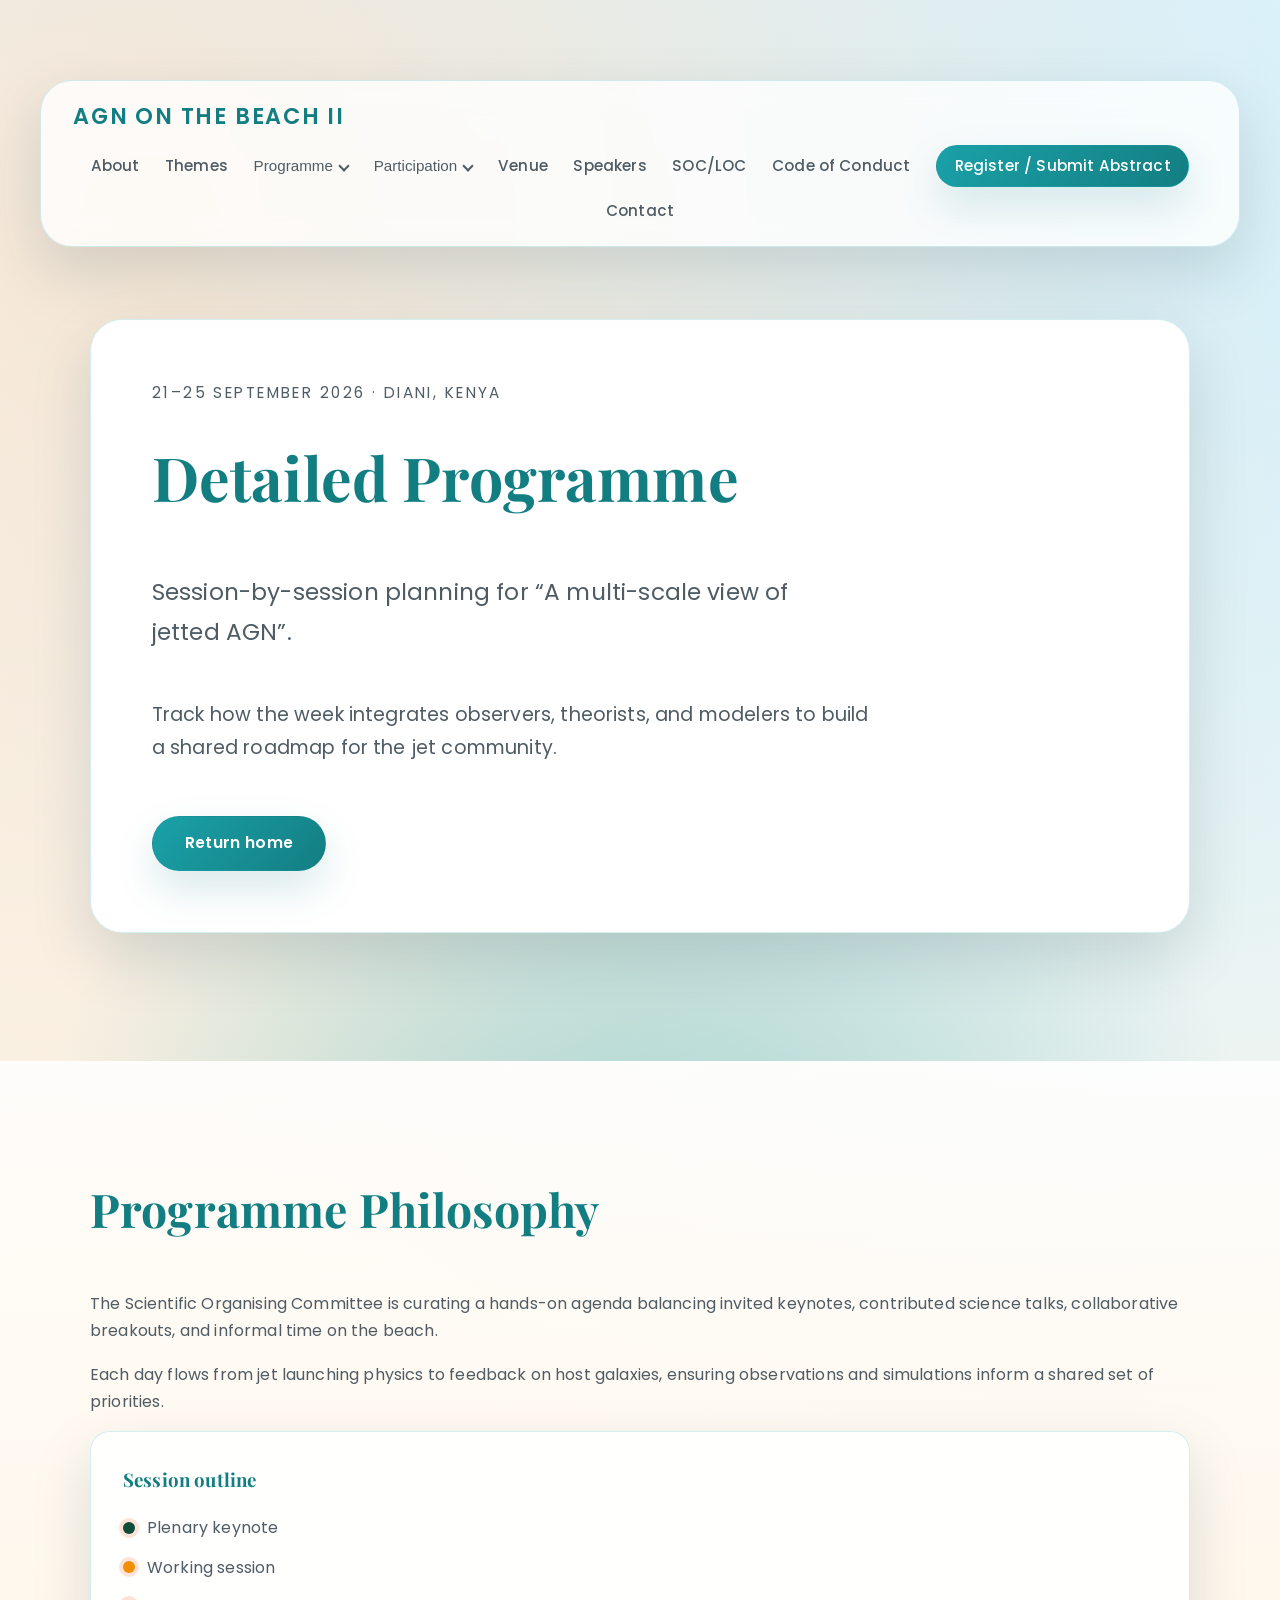
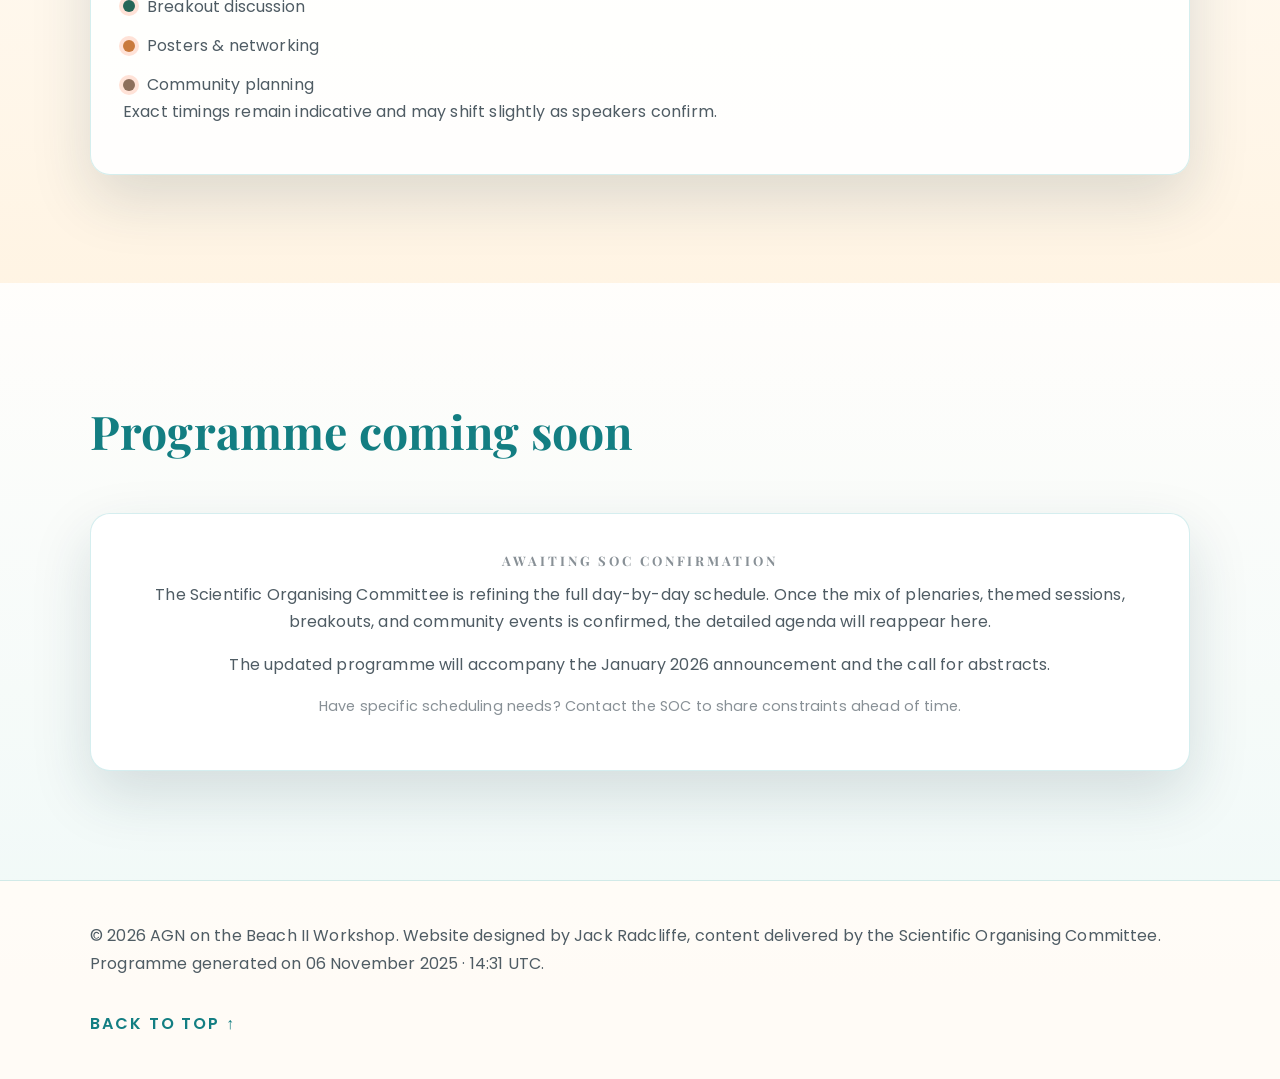
==== commit 5a7a6035: "added code of conduct" ====
--- a/programme.html
+++ b/programme.html
@@ -44,6 +44,8 @@
                 <li class="nav__item"><a class="nav__link" href="index.html#venue">Venue</a></li>
                 <li class="nav__item"><a class="nav__link" href="index.html#speakers">Speakers</a></li>
                 <li class="nav__item"><a class="nav__link" href="index.html#soc">SOC/LOC</a></li>
+                <li class="nav__item"><a class="nav__link" href="code-of-conduct.html">Code of Conduct</a></li>
+                <li class="nav__item"><a class="nav__link nav__link--cta" href="https://docs.google.com/forms/d/e/1FAIpQLScFsxsgMVXvBEpg8YYQevuiAPutCHsDCD7st_6bm3HIQUJVCA/viewform" target="_blank" rel="noopener">Register / Submit Abstract</a></li>
                 <li class="nav__item"><a class="nav__link" href="index.html#contact">Contact</a></li>
             </ul>
         </nav>
@@ -84,6 +86,7 @@
             </div>
         </section>
 
+        <!--
         <section class="section section--quicknav">
             <div class="section__inner quicknav-wrapper">
                 <h2>Navigate by day</h2>
@@ -97,7 +100,9 @@
                 <p class="quicknav-note">Use the chips to jump directly to the schedule for each workshop day.</p>
             </div>
         </section>
-
+        -->
+
+        <!--
         <section class="section section--schedule" id="schedule">
             <div class="section__inner">
                 <h2>Draft daily structure</h2>
@@ -126,6 +131,19 @@
                 <p class="footnote">Invited speakers, session chairs, and logistics will be released after abstract selections in May–June 2026.</p>
             </div>
         </section>
+        -->
+
+        <section class="section section--schedule" id="schedule">
+            <div class="section__inner">
+                <h2>Programme coming soon</h2>
+                <article class="coming-soon-card">
+                    <h3>Awaiting SOC confirmation</h3>
+                    <p>The Scientific Organising Committee is refining the full day-by-day schedule. Once the mix of plenaries, themed sessions, breakouts, and community events is confirmed, the detailed agenda will reappear here.</p>
+                    <p>The updated programme will accompany the January 2026 announcement and the call for abstracts.</p>
+                    <p class="footnote">Have specific scheduling needs? Contact the SOC to share constraints ahead of time.</p>
+                </article>
+            </div>
+        </section>
 
     </main>
 
--- a/assets/css/styles.css
+++ b/assets/css/styles.css
@@ -123,6 +123,8 @@
   align-items: center;
   justify-content: space-between;
   gap: 1.2rem;
+  flex-wrap: wrap;
+  row-gap: 0.6rem;
   position: relative;
   z-index: 10;
 }
@@ -140,7 +142,9 @@
   list-style: none;
   display: flex;
   align-items: center;
-  gap: clamp(0.9rem, 2.4vw, 2.2rem);
+  flex-wrap: wrap;
+  column-gap: clamp(0.85rem, 2vw, 2rem);
+  row-gap: 0.35rem;
   margin: 0;
   padding: 0;
   justify-content: center;
@@ -162,6 +166,22 @@
   font-size: 0.95rem;
   font-weight: 500;
   transition: color var(--transition);
+}
+
+.nav__link--cta {
+  border: 1px solid rgba(26, 161, 168, 0.35);
+  border-radius: 999px;
+  padding: 0.45rem 1.1rem;
+  background: linear-gradient(130deg, var(--color-sea) 0%, var(--color-sea-dark) 100%);
+  color: #ffffff;
+  box-shadow: var(--shadow-lift);
+}
+
+.nav__link--cta:hover,
+.nav__link--cta:focus {
+  color: #ffffff;
+  transform: translateY(-1px);
+  box-shadow: 0 18px 32px rgba(20, 117, 132, 0.25);
 }
 
 .nav__link:hover,
@@ -514,6 +534,7 @@
   color: rgba(79, 92, 100, 0.68);
 }
 
+
 /* Registration -------------------------------------------------------------- */
 .registration__inner {
   grid-template-columns: repeat(auto-fit, minmax(280px, 1fr));
@@ -1002,6 +1023,7 @@
     top: calc(100% + 0.75rem);
     right: 1.1rem;
     flex-direction: column;
+    flex-wrap: nowrap;
     align-items: stretch;
     background: rgba(255, 255, 255, 0.96);
     border: 1px solid rgba(26, 161, 168, 0.22);
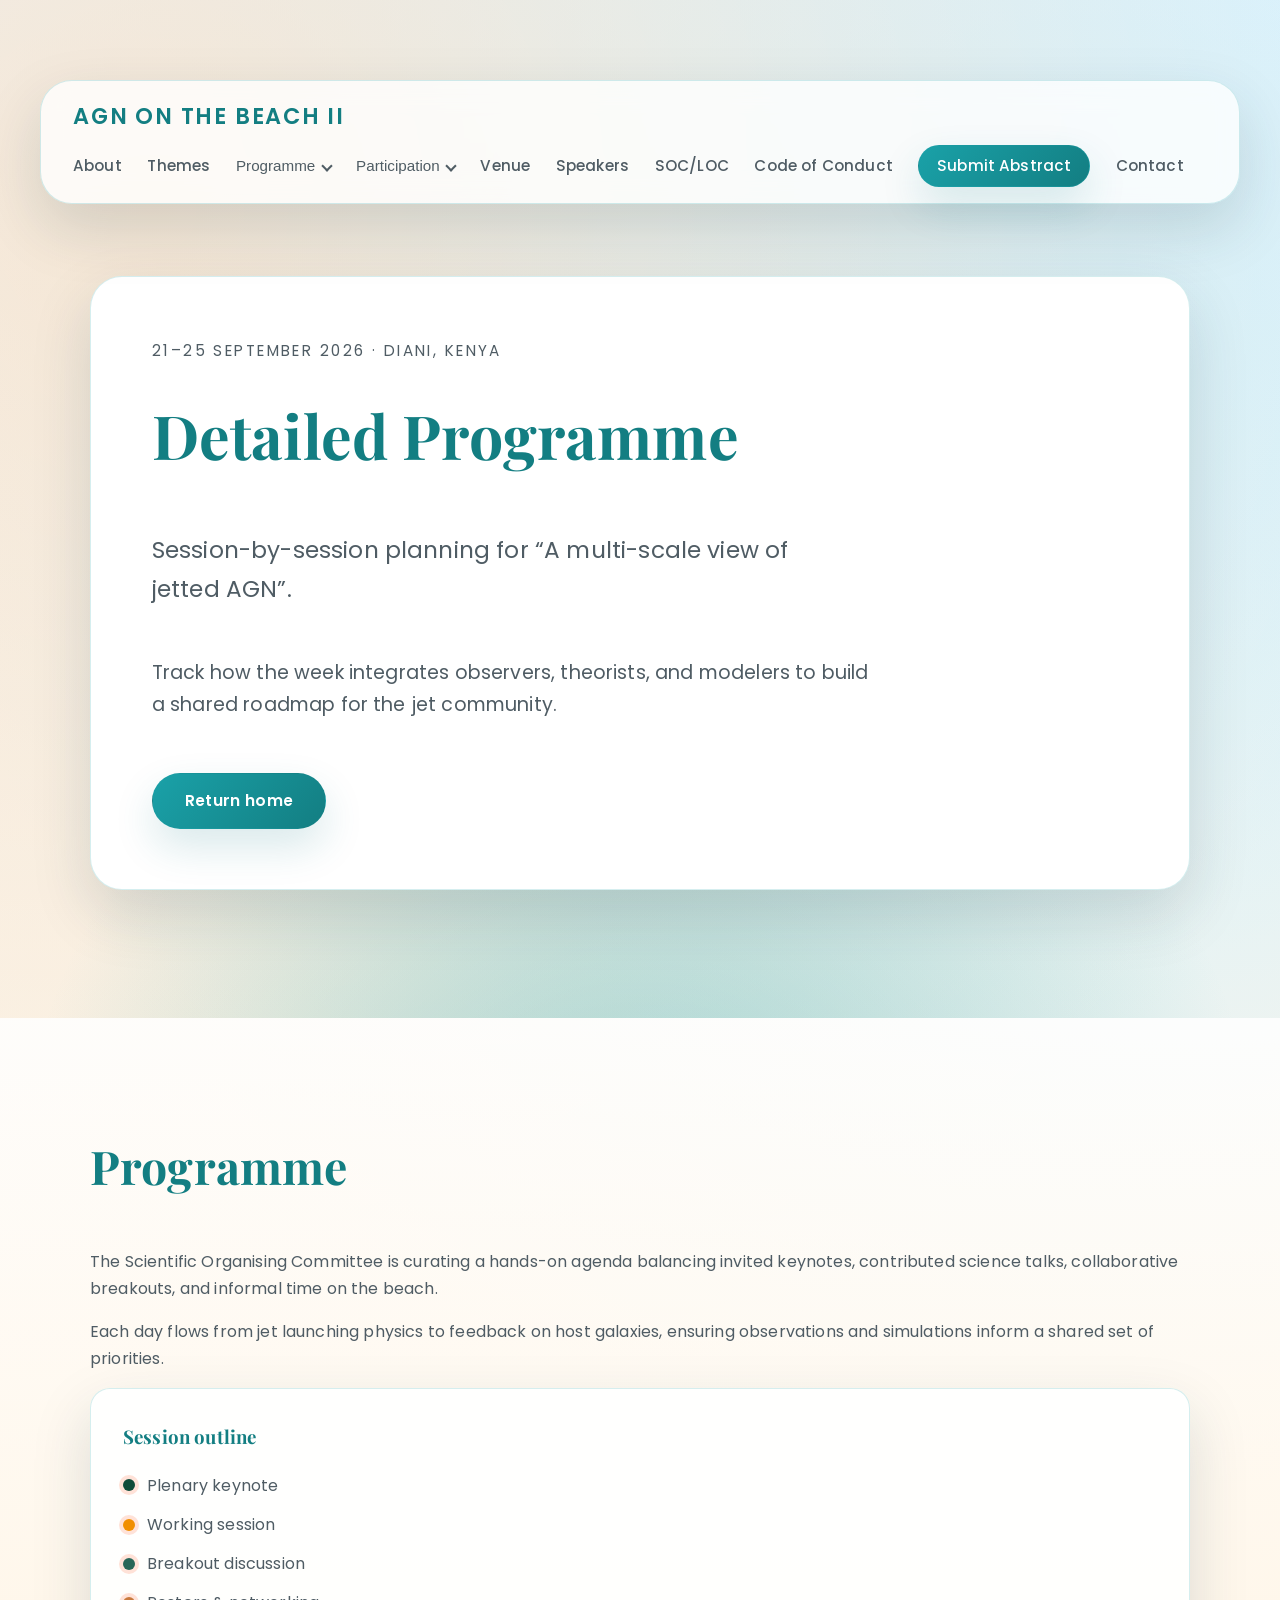
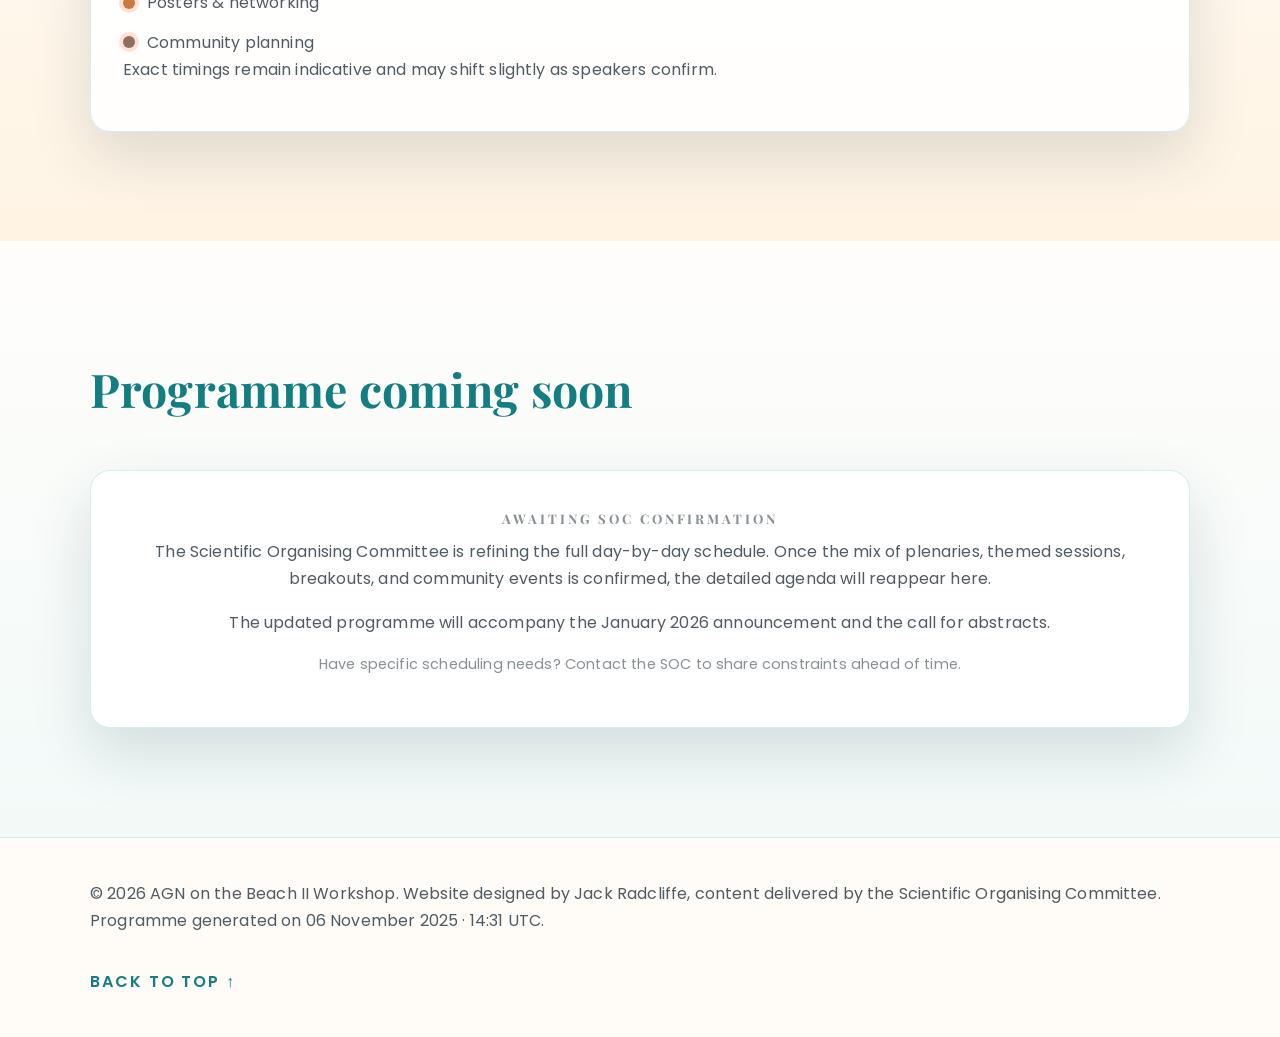
==== commit bca7e095: "added changes" ====
--- a/programme.html
+++ b/programme.html
@@ -45,7 +45,7 @@
                 <li class="nav__item"><a class="nav__link" href="index.html#speakers">Speakers</a></li>
                 <li class="nav__item"><a class="nav__link" href="index.html#soc">SOC/LOC</a></li>
                 <li class="nav__item"><a class="nav__link" href="code-of-conduct.html">Code of Conduct</a></li>
-                <li class="nav__item"><a class="nav__link nav__link--cta" href="https://docs.google.com/forms/d/e/1FAIpQLScFsxsgMVXvBEpg8YYQevuiAPutCHsDCD7st_6bm3HIQUJVCA/viewform" target="_blank" rel="noopener">Register / Submit Abstract</a></li>
+                <li class="nav__item"><a class="nav__link nav__link--cta" href="https://docs.google.com/forms/d/e/1FAIpQLScFsxsgMVXvBEpg8YYQevuiAPutCHsDCD7st_6bm3HIQUJVCA/viewform" target="_blank" rel="noopener">Submit Abstract</a></li>
                 <li class="nav__item"><a class="nav__link" href="index.html#contact">Contact</a></li>
             </ul>
         </nav>
@@ -67,7 +67,7 @@
             <div class="section__inner">
                 <div class="intro-grid">
                     <article>
-                        <h2>Programme Philosophy</h2>
+                        <h2>Programme</h2>
                         <p>The Scientific Organising Committee is curating a hands-on agenda balancing invited keynotes, contributed science talks, collaborative breakouts, and informal time on the beach.</p>
 <p>Each day flows from jet launching physics to feedback on host galaxies, ensuring observations and simulations inform a shared set of priorities.</p>
                     </article>
